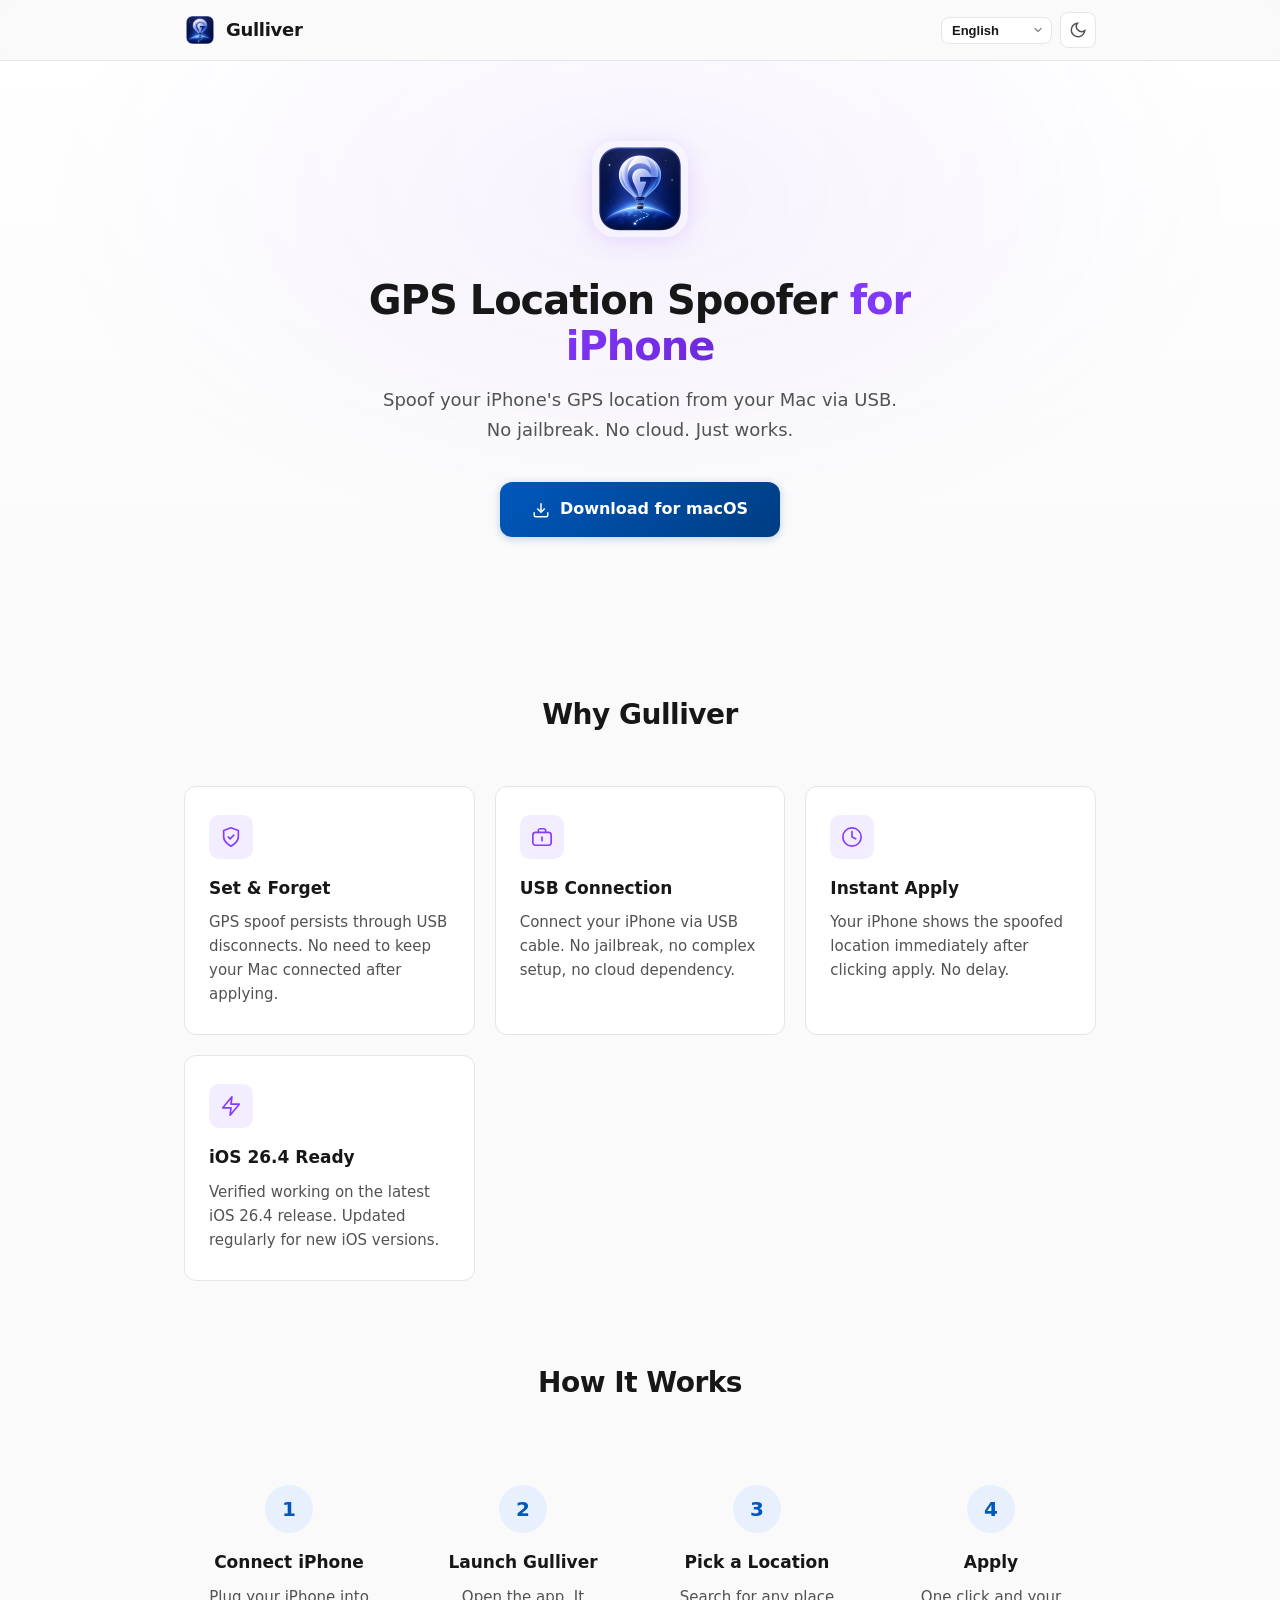
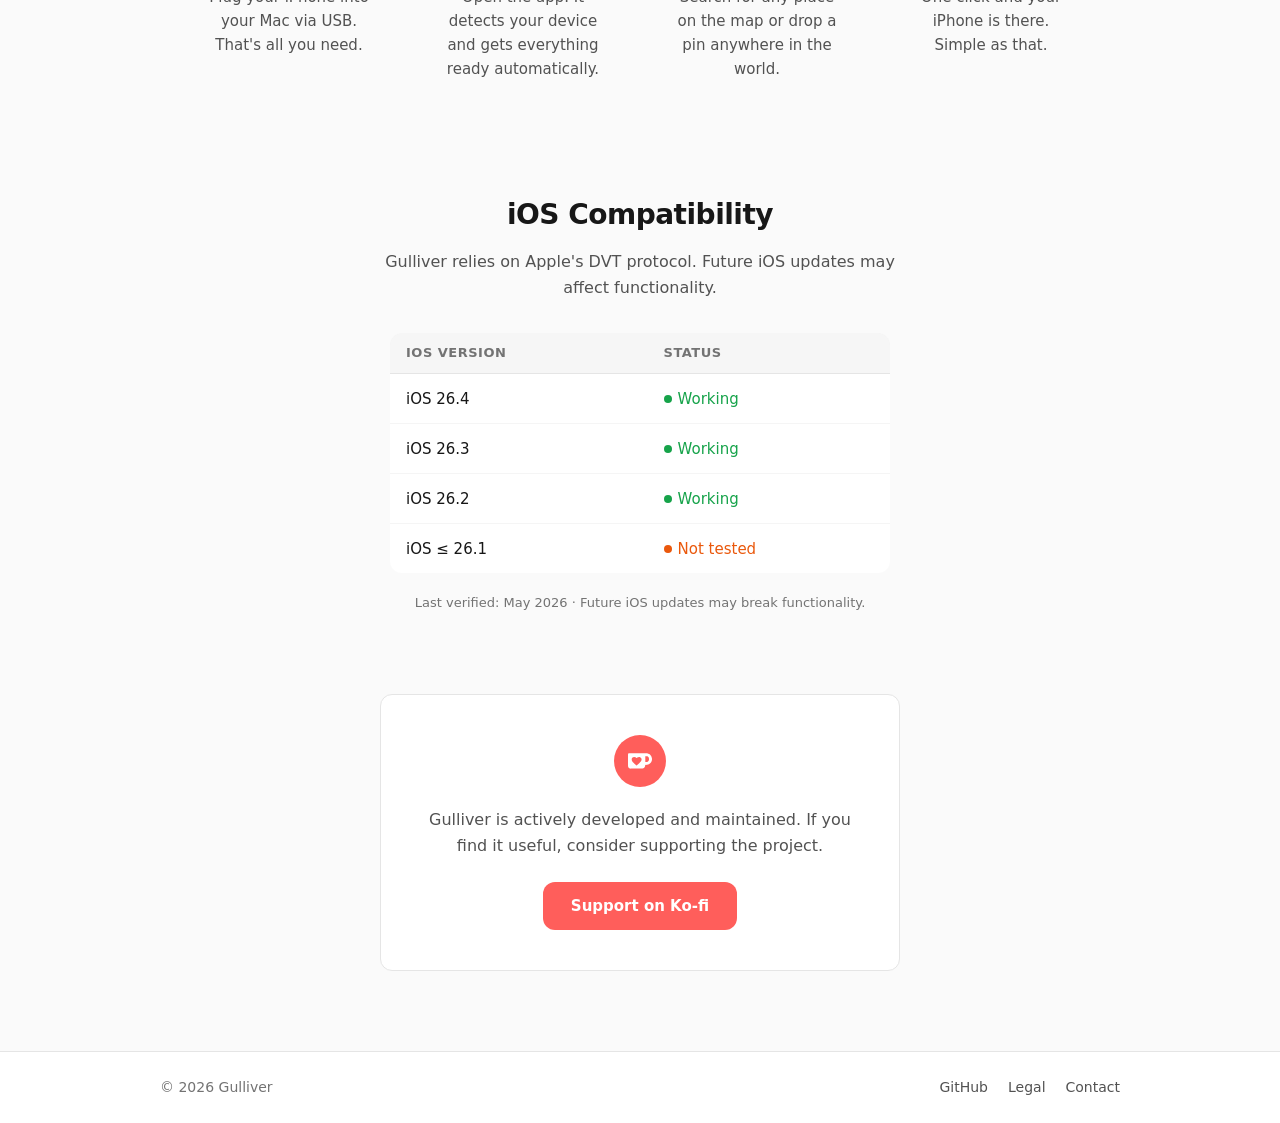
==== index.html @ 59d7d290 "Initial GulliverWeb landing page Minimal static site with dark mode, 18-language i18n, responsive de" ====
<!doctype html>
<html lang="en" dir="ltr">
<head>
  <meta charset="utf-8" />
  <meta name="viewport" content="width=device-width, initial-scale=1" />
  <title>Gulliver — GPS Location Spoofer for iPhone</title>
  <meta name="description" content="Spoof your iPhone GPS location from your Mac via USB. No jailbreak required." />
  <link rel="icon" type="image/png" sizes="32x32" href="img/favicon-32.png" />
  <link rel="icon" type="image/png" sizes="48x48" href="img/favicon-48.png" />
  <link rel="stylesheet" href="styles.css?v=2" />
</head>
<body>

<header>
  <div class="header-inner">
    <a class="brand" href="/">
      <img src="img/logo.png" alt="Gulliver" class="brand-img" width="32" height="32" />
      <span class="brand-name">Gulliver</span>
    </a>
    <div class="header-actions">
      <select class="lang-switch" id="lang-switch" aria-label="Select language">
        <option value="en">English</option>
        <option value="it">Italiano</option>
        <option value="es">Español</option>
        <option value="fr">Français</option>
        <option value="de">Deutsch</option>
        <option value="pt">Português</option>
        <option value="ru">Русский</option>
        <option value="zh">简体中文</option>
        <option value="ja">日本語</option>
        <option value="ko">한국어</option>
        <option value="ar">العربية</option>
        <option value="hi">हिन्दी</option>
        <option value="tr">Türkçe</option>
        <option value="nl">Nederlands</option>
        <option value="pl">Polski</option>
        <option value="sv">Svenska</option>
        <option value="th">ไทย</option>
        <option value="vi">Tiếng Việt</option>
      </select>
      <button class="theme-toggle" id="theme-toggle" aria-label="Toggle dark mode">
        <svg class="icon-dark" viewBox="0 0 24 24" fill="none" stroke="currentColor" stroke-width="2"><path d="M21 12.79A9 9 0 1 1 11.21 3 7 7 0 0 0 21 12.79z"/></svg>
        <svg class="icon-light" viewBox="0 0 24 24" fill="none" stroke="currentColor" stroke-width="2"><circle cx="12" cy="12" r="5"/><line x1="12" y1="1" x2="12" y2="3"/><line x1="12" y1="21" x2="12" y2="23"/><line x1="4.22" y1="4.22" x2="5.64" y2="5.64"/><line x1="18.36" y1="18.36" x2="19.78" y2="19.78"/><line x1="1" y1="12" x2="3" y2="12"/><line x1="21" y1="12" x2="23" y2="12"/><line x1="4.22" y1="19.78" x2="5.64" y2="18.36"/><line x1="18.36" y1="5.64" x2="19.78" y2="4.22"/></svg>
      </button>
    </div>
  </div>
</header>

<main>

  <!-- HERO -->
  <section class="hero">
    <div class="hero-content">
      <img src="img/logo.png" alt="Gulliver" class="hero-logo" width="96" height="96" />
      <h1 data-i18n="hero_title">GPS Location Spoofer <span class="hero-highlight">for iPhone</span></h1>
      <p class="hero-desc" data-i18n="hero_desc">
        Spoof your iPhone's GPS location from your Mac via USB.<br />
        No jailbreak. No cloud. Just works.
      </p>

      <div class="hero-actions">
        <a class="btn-download" href="#" id="hero-download">
          <svg viewBox="0 0 24 24" fill="none" stroke="currentColor" stroke-width="2" width="18" height="18">
            <path d="M21 15v4a2 2 0 0 1-2 2H5a2 2 0 0 1-2-2v-4"/>
            <polyline points="7 10 12 15 17 10"/>
            <line x1="12" y1="15" x2="12" y2="3"/>
          </svg>
          <span class="dl-text">
            <span class="dl-label" data-i18n="download_macos">Download for macOS</span>
            <span class="dl-meta" id="hero-download-meta"></span>
          </span>
        </a>
      </div>
      <p class="hero-version" id="hero-version"></p>
    </div>
  </section>

  <!-- FEATURES -->
  <section class="features">
    <h2 data-i18n="features_title">Why Gulliver</h2>
    <div class="features-grid">

      <article class="feature-card">
        <div class="feature-icon">
          <svg viewBox="0 0 24 24" fill="none" stroke="currentColor" stroke-width="1.8" stroke-linecap="round" stroke-linejoin="round">
            <path d="M12 22s8-4 8-10V5l-8-3-8 3v7c0 6 8 10 8 10z"/>
            <path d="M9 12l2 2 4-4"/>
          </svg>
        </div>
        <h3 data-i18n="feat_1_title">Set &amp; Forget</h3>
        <p data-i18n="feat_1_desc">GPS spoof persists through USB disconnects. No need to keep your Mac connected after applying.</p>
      </article>

      <article class="feature-card">
        <div class="feature-icon">
          <svg viewBox="0 0 24 24" fill="none" stroke="currentColor" stroke-width="1.8" stroke-linecap="round" stroke-linejoin="round">
            <rect x="2" y="7" width="20" height="14" rx="3" />
            <path d="M16 7V5a2 2 0 0 0-2-2h-4a2 2 0 0 0-2 2v2"/>
            <path d="M12 12v4"/>
          </svg>
        </div>
        <h3 data-i18n="feat_2_title">USB Connection</h3>
        <p data-i18n="feat_2_desc">Connect your iPhone via USB cable. No jailbreak, no complex setup, no cloud dependency.</p>
      </article>

      <article class="feature-card">
        <div class="feature-icon">
          <svg viewBox="0 0 24 24" fill="none" stroke="currentColor" stroke-width="1.8" stroke-linecap="round" stroke-linejoin="round">
            <circle cx="12" cy="12" r="10"/>
            <path d="M12 6v6l4 2"/>
          </svg>
        </div>
        <h3 data-i18n="feat_3_title">Instant Apply</h3>
        <p data-i18n="feat_3_desc">Your iPhone shows the spoofed location immediately after clicking apply. No delay.</p>
      </article>

      <article class="feature-card">
        <div class="feature-icon">
          <svg viewBox="0 0 24 24" fill="none" stroke="currentColor" stroke-width="1.8" stroke-linecap="round" stroke-linejoin="round">
            <polygon points="13 2 3 14 12 14 11 22 21 10 12 10 13 2"/>
          </svg>
        </div>
        <h3 data-i18n="feat_4_title">iOS 26.4 Ready</h3>
        <p data-i18n="feat_4_desc">Verified working on the latest iOS 26.4 release. Updated regularly for new iOS versions.</p>
      </article>

    </div>
  </section>

  <!-- HOW IT WORKS -->
  <section class="how">
    <h2 data-i18n="how_title">How It Works</h2>
    <div class="steps">

      <div class="step">
        <div class="step-num">1</div>
        <h3 data-i18n="step_1_title">Connect iPhone</h3>
        <p data-i18n="step_1_desc">Plug your iPhone into your Mac via USB. Enable Developer Mode on the device.</p>
      </div>

      <div class="step">
        <div class="step-num">2</div>
        <h3 data-i18n="step_2_title">Authorize Tunnel</h3>
        <p data-i18n="step_2_desc">Gulliver uses Apple's CoreDevice tunnel to establish a secure developer connection.</p>
      </div>

      <div class="step">
        <div class="step-num">3</div>
        <h3 data-i18n="step_3_title">Pick a Location</h3>
        <p data-i18n="step_3_desc">Search for any place on the map or enter coordinates. Pinpoint where you want to be.</p>
      </div>

      <div class="step">
        <div class="step-num">4</div>
        <h3 data-i18n="step_4_title">Apply &amp; Done</h3>
        <p data-i18n="step_4_desc">Click apply. The spoof persists until you reset your iPhone radios or reboot.</p>
      </div>

    </div>
  </section>

  <!-- COMPATIBILITY -->
  <section class="compatibility">
    <h2 data-i18n="compat_title">iOS Compatibility</h2>
    <p class="compat-sub" data-i18n="compat_sub">Gulliver relies on Apple's DVT protocol. Future iOS updates may affect functionality.</p>

    <table class="compat-table">
      <thead>
        <tr><th data-i18n="compat_ver">iOS Version</th><th data-i18n="compat_status">Status</th></tr>
      </thead>
      <tbody>
        <tr><td>iOS 26.4</td><td><span class="status-ok" data-i18n="working">Working</span></td></tr>
        <tr><td>iOS 26.3</td><td><span class="status-ok" data-i18n="working">Working</span></td></tr>
        <tr><td>iOS 26.2</td><td><span class="status-ok" data-i18n="working">Working</span></td></tr>
        <tr><td>iOS &le; 26.1</td><td><span class="status-unknown" data-i18n="not_tested">Not tested</span></td></tr>
      </tbody>
    </table>

    <p class="compat-note" data-i18n="compat_note">Last verified: May 2026 &middot; Future iOS updates may break functionality.</p>
  </section>

  <!-- KO-FI -->
  <section class="kofi">
    <div class="kofi-card">
      <div class="kofi-icon">
        <svg viewBox="0 0 24 24" fill="currentColor" width="24" height="24">
          <path d="M23.881 8.948c-.773-4.085-4.859-4.593-4.859-4.593H.723c-.604 0-.679.798-.679.798s-.082 7.324-.022 11.822c.164 2.424 2.586 2.672 2.586 2.672s8.267-.023 11.966-.049c2.438-.426 2.683-2.566 2.658-3.734 4.352.24 7.422-2.831 6.649-6.916zm-11.062 3.511c-1.246 1.453-4.011 3.976-4.011 3.976s-.121.119-.31.023c-.076-.057-.108-.09-.108-.09-.443-.441-3.368-3.049-4.034-3.954-.709-.965-1.041-2.7-.091-3.71.951-1.01 3.005-1.086 4.363.407 0 0 1.565-1.782 3.468-.963 1.904.82 1.832 3.011.723 4.311zm6.173.478c-.928.116-1.682.028-1.682.028V7.284h1.77s1.971.551 1.971 2.638c0 1.913-.985 2.667-2.059 3.015z"/>
        </svg>
      </div>
      <p data-i18n="kofi_desc">Gulliver is actively developed and maintained. If you find it useful, consider supporting the project.</p>
      <a class="kofi-btn" href="https://ko-fi.com/yodddd" target="_blank" rel="noopener" data-i18n="kofi_btn">Support on Ko-fi</a>
    </div>
  </section>

</main>

<footer>
  <div class="footer-inner">
    <span>&copy; <span id="year"></span> Gulliver</span>
    <nav>
      <a href="https://github.com/Yoddikko/Gulliver" target="_blank" rel="noopener" data-i18n="footer_github">GitHub</a>
      <a href="legali.html" data-i18n="footer_legal">Legal</a>
      <a href="mailto:hello@gulliver.app" data-i18n="footer_contact">Contact</a>
    </nav>
  </div>
</footer>

<script src="releases.js"></script>
<script>
document.getElementById('year').textContent = new Date().getFullYear();

/* i18n */
const I18N = {
  en: {
    hero_title: 'GPS Location Spoofer <span class="hero-highlight">for iPhone</span>',
    hero_desc: 'Spoof your iPhone\'s GPS location from your Mac via USB.<br />No jailbreak. No cloud. Just works.',
    download_macos: 'Download for macOS',
    features_title: 'Why Gulliver',
    feat_1_title: 'Set & Forget',
    feat_1_desc: 'GPS spoof persists through USB disconnects. No need to keep your Mac connected after applying.',
    feat_2_title: 'USB Connection',
    feat_2_desc: 'Connect your iPhone via USB cable. No jailbreak, no complex setup, no cloud dependency.',
    feat_3_title: 'Instant Apply',
    feat_3_desc: 'Your iPhone shows the spoofed location immediately after clicking apply. No delay.',
    feat_4_title: 'iOS 26.4 Ready',
    feat_4_desc: 'Verified working on the latest iOS 26.4 release. Updated regularly for new iOS versions.',
    how_title: 'How It Works',
    step_1_title: 'Connect iPhone',
    step_1_desc: 'Plug your iPhone into your Mac via USB. That\'s all you need.',
    step_2_title: 'Launch Gulliver',
    step_2_desc: 'Open the app. It detects your device and gets everything ready automatically.',
    step_3_title: 'Pick a Location',
    step_3_desc: 'Search for any place on the map or drop a pin anywhere in the world.',
    step_4_title: 'Apply',
    step_4_desc: 'One click and your iPhone is there. Simple as that.',
    compat_title: 'iOS Compatibility',
    compat_sub: 'Gulliver relies on Apple\'s DVT protocol. Future iOS updates may affect functionality.',
    compat_ver: 'iOS Version',
    compat_status: 'Status',
    working: 'Working',
    not_tested: 'Not tested',
    compat_note: 'Last verified: May 2026 · Future iOS updates may break functionality.',
    kofi_desc: 'Gulliver is actively developed and maintained. If you find it useful, consider supporting the project.',
    kofi_btn: 'Support on Ko-fi',
    footer_github: 'GitHub',
    footer_legal: 'Legal',
    footer_contact: 'Contact'
  },
  it: {
    hero_title: 'GPS Location Spoofer <span class="hero-highlight">per iPhone</span>',
    hero_desc: 'Simula la posizione GPS del tuo iPhone dal Mac via USB.<br />Nessun jailbreak. Nessun cloud. Funziona e basta.',
    download_macos: 'Scarica per macOS',
    features_title: 'Perché Gulliver',
    feat_1_title: 'Set & Forget',
    feat_1_desc: 'Lo spoof persiste anche dopo aver scollegato USB. Non serve tenere il Mac connesso.',
    feat_2_title: 'Connessione USB',
    feat_2_desc: 'Collega il tuo iPhone via cavo USB. Nessun jailbreak, nessuna configurazione complessa.',
    feat_3_title: 'Applicazione Istantanea',
    feat_3_desc: 'Il tuo iPhone mostra la posizione falsa immediatamente dopo aver cliccato applica.',
    feat_4_title: 'Compatibile iOS 26.4',
    feat_4_desc: 'Verificato e funzionante su iOS 26.4. Aggiornato regolarmente per le nuove versioni.',
    how_title: 'Come Funziona',
    step_1_title: 'Collega iPhone',
    step_1_desc: 'Collega il tuo iPhone al Mac via USB. Tutto qui.',
    step_2_title: 'Avvia Gulliver',
    step_2_desc: 'Apri l\'app. Rileva il dispositivo e prepara tutto automaticamente.',
    step_3_title: 'Scegli Posizione',
    step_3_desc: 'Cerca un posto sulla mappa o clicca in qualsiasi punto del mondo.',
    step_4_title: 'Applica',
    step_4_desc: 'Un clic e il tuo iPhone è lì. Semplice.',
    compat_title: 'Compatibilità iOS',
    compat_sub: 'Gulliver si basa sul protocollo DVT di Apple. Futuri aggiornamenti iOS potrebbero influire sul funzionamento.',
    compat_ver: 'Versione iOS',
    compat_status: 'Stato',
    working: 'Funzionante',
    not_tested: 'Non testato',
    compat_note: 'Ultima verifica: Maggio 2026 · Futuri aggiornamenti iOS potrebbero rompere la funzionalità.',
    kofi_desc: 'Gulliver è sviluppato e mantenuto attivamente. Se lo trovi utile, considera di supportare il progetto.',
    kofi_btn: 'Supporta su Ko-fi',
    footer_github: 'GitHub',
    footer_legal: 'Legale',
    footer_contact: 'Contattaci'
  },
  es: {
    hero_title: 'Simulador de GPS <span class="hero-highlight">para iPhone</span>',
    hero_desc: 'Suplanta la ubicación GPS de tu iPhone desde tu Mac vía USB.<br />Sin jailbreak. Sin nube. Simplemente funciona.',
    download_macos: 'Descargar para macOS',
    features_title: 'Por qué Gulliver',
    feat_1_title: 'Set & Forget',
    feat_1_desc: 'La suplantación GPS persiste incluso al desconectar el USB. No necesitas mantener tu Mac conectado tras aplicar.',
    feat_2_title: 'Conexión USB',
    feat_2_desc: 'Conecta tu iPhone mediante cable USB. Sin jailbreak, sin configuración compleja, sin dependencia en la nube.',
    feat_3_title: 'Aplicación Instantánea',
    feat_3_desc: 'Tu iPhone muestra la ubicación falsa inmediatamente después de hacer clic en Aplicar. Sin demora.',
    feat_4_title: 'Compatible con iOS 26.4',
    feat_4_desc: 'Verificado y funcionando en la última versión iOS 26.4. Actualizado periódicamente para nuevas versiones de iOS.',
    how_title: 'Cómo Funciona',
    step_1_title: 'Conectar iPhone',
    step_1_desc: 'Conecta tu iPhone al Mac vía USB. Eso es todo lo que necesitas.',
    step_2_title: 'Iniciar Gulliver',
    step_2_desc: 'Abre la aplicación. Detecta tu dispositivo y prepara todo automáticamente.',
    step_3_title: 'Elige una Ubicación',
    step_3_desc: 'Busca cualquier lugar en el mapa o coloca un pin en cualquier parte del mundo.',
    step_4_title: 'Aplicar',
    step_4_desc: 'Un clic y tu iPhone está allí. Así de simple.',
    compat_title: 'Compatibilidad con iOS',
    compat_sub: 'Gulliver utiliza el protocolo DVT de Apple. Las futuras actualizaciones de iOS podrían afectar la funcionalidad.',
    compat_ver: 'Versión de iOS',
    compat_status: 'Estado',
    working: 'Funcionando',
    not_tested: 'No probado',
    compat_note: 'Última verificación: Mayo 2026 · Futuras actualizaciones de iOS podrían romper la funcionalidad.',
    kofi_desc: 'Gulliver se desarrolla y mantiene activamente. Si te resulta útil, considera apoyar el proyecto.',
    kofi_btn: 'Apoyar en Ko-fi',
    footer_github: 'GitHub',
    footer_legal: 'Aviso Legal',
    footer_contact: 'Contacto'
  },
  fr: {
    hero_title: 'Simulateur de GPS <span class="hero-highlight">pour iPhone</span>',
    hero_desc: 'Simulez la position GPS de votre iPhone depuis votre Mac via USB.<br />Sans jailbreak. Sans cloud. Ça marche.',
    download_macos: 'Télécharger pour macOS',
    features_title: 'Pourquoi Gulliver',
    feat_1_title: 'Set & Forget',
    feat_1_desc: 'La simulation GPS persiste même après débranchement USB. Inutile de garder votre Mac connecté après application.',
    feat_2_title: 'Connexion USB',
    feat_2_desc: 'Connectez votre iPhone via câble USB. Sans jailbreak, sans configuration complexe, sans dépendance au cloud.',
    feat_3_title: 'Application Instantanée',
    feat_3_desc: 'Votre iPhone affiche la position simulée immédiatement après avoir cliqué sur Appliquer. Aucun délai.',
    feat_4_title: 'Prêt pour iOS 26.4',
    feat_4_desc: 'Vérifié et fonctionnel sur la dernière version iOS 26.4. Mis à jour régulièrement pour les nouvelles versions iOS.',
    how_title: 'Comment ça Marche',
    step_1_title: 'Connecter l’iPhone',
    step_1_desc: 'Branchez votre iPhone à votre Mac via USB. C’est tout ce qu’il faut.',
    step_2_title: 'Lancer Gulliver',
    step_2_desc: 'Ouvrez l’application. Elle détecte votre appareil et prépare tout automatiquement.',
    step_3_title: 'Choisir un Lieu',
    step_3_desc: 'Cherchez n’importe quel endroit sur la carte ou placez une épingle où vous voulez.',
    step_4_title: 'Appliquer',
    step_4_desc: 'Un clic et votre iPhone y est. Aussi simple que ça.',
    compat_title: 'Compatibilité iOS',
    compat_sub: 'Gulliver repose sur le protocole DVT d’Apple. Les futures mises à jour iOS pourraient affecter le fonctionnement.',
    compat_ver: 'Version iOS',
    compat_status: 'Statut',
    working: 'Fonctionne',
    not_tested: 'Non testé',
    compat_note: 'Dernière vérification : Mai 2026 · Les futures mises à jour iOS pourraient casser la fonctionnalité.',
    kofi_desc: 'Gulliver est activement développé et maintenu. Si vous le trouvez utile, envisagez de soutenir le projet.',
    kofi_btn: 'Soutenir sur Ko-fi',
    footer_github: 'GitHub',
    footer_legal: 'Mentions Légales',
    footer_contact: 'Contact'
  },
  de: {
    hero_title: 'GPS-Standort-Spoofer <span class="hero-highlight">für iPhone</span>',
    hero_desc: 'Spiele den GPS-Standort deines iPhones von deinem Mac via USB vor.<br />Kein Jailbreak. Keine Cloud. Einfach funktioniert’s.',
    download_macos: 'Für macOS herunterladen',
    features_title: 'Warum Gulliver',
    feat_1_title: 'Set & Forget',
    feat_1_desc: 'Der GPS-Spoof bleibt bestehen, selbst wenn USB getrennt wird. Kein Grund, deinen Mac nach dem Anwenden verbunden zu lassen.',
    feat_2_title: 'USB-Verbindung',
    feat_2_desc: 'Verbinde dein iPhone via USB-Kabel. Kein Jailbreak, keine komplexe Einrichtung, keine Cloud-Abhängigkeit.',
    feat_3_title: 'Sofort Anwenden',
    feat_3_desc: 'Dein iPhone zeigt den vorgetäuschten Standort sofort nach dem Klicken auf Anwenden. Keine Verzögerung.',
    feat_4_title: 'Bereit für iOS 26.4',
    feat_4_desc: 'Bestätigt funktionierend mit dem neuesten iOS 26.4. Regelmäßig aktualisiert für neue iOS-Versionen.',
    how_title: 'Wie es Funktioniert',
    step_1_title: 'iPhone Verbinden',
    step_1_desc: 'Schließe dein iPhone via USB an deinen Mac an. Das ist alles, was du brauchst.',
    step_2_title: 'Gulliver Starten',
    step_2_desc: 'Öffne die App. Sie erkennt dein Gerät und bereitet alles automatisch vor.',
    step_3_title: 'Standort Wählen',
    step_3_desc: 'Suche nach einem Ort auf der Karte oder setze eine Markierung irgendwo auf der Welt.',
    step_4_title: 'Anwenden',
    step_4_desc: 'Ein Klick und dein iPhone ist dort. So einfach ist das.',
    compat_title: 'iOS-Kompatibilität',
    compat_sub: 'Gulliver basiert auf Apples DVT-Protokoll. Zukünftige iOS-Updates könnten die Funktionalität beeinträchtigen.',
    compat_ver: 'iOS-Version',
    compat_status: 'Status',
    working: 'Funktioniert',
    not_tested: 'Nicht getestet',
    compat_note: 'Zuletzt geprüft: Mai 2026 · Zukünftige iOS-Updates könnten die Funktionalität beeinträchtigen.',
    kofi_desc: 'Gulliver wird aktiv entwickelt und gewartet. Wenn du es nützlich findest, unterstütze das Projekt.',
    kofi_btn: 'Auf Ko-fi unterstützen',
    footer_github: 'GitHub',
    footer_legal: 'Impressum',
    footer_contact: 'Kontakt'
  },
  pt: {
    hero_title: 'Falsificador de GPS <span class="hero-highlight">para iPhone</span>',
    hero_desc: 'Falsifique a localização GPS do seu iPhone pelo Mac via USB.<br />Sem jailbreak. Sem nuvem. Simplesmente funciona.',
    download_macos: 'Baixar para macOS',
    features_title: 'Por que Gulliver',
    feat_1_title: 'Set & Forget',
    feat_1_desc: 'A falsificação GPS persiste mesmo após desconectar o USB. Não precisa manter o Mac conectado depois de aplicar.',
    feat_2_title: 'Conexão USB',
    feat_2_desc: 'Conecte seu iPhone via cabo USB. Sem jailbreak, sem configuração complexa, sem dependência de nuvem.',
    feat_3_title: 'Aplicação Instantânea',
    feat_3_desc: 'Seu iPhone mostra a localização falsa imediatamente após clicar em aplicar. Sem demora.',
    feat_4_title: 'Pronto para iOS 26.4',
    feat_4_desc: 'Verificado e funcionando na versão mais recente iOS 26.4. Atualizado regularmente para novas versões do iOS.',
    how_title: 'Como Funciona',
    step_1_title: 'Conectar iPhone',
    step_1_desc: 'Conecte seu iPhone ao Mac via USB. Só isso que você precisa.',
    step_2_title: 'Iniciar Gulliver',
    step_2_desc: 'Abra o aplicativo. Ele detecta seu dispositivo e prepara tudo automaticamente.',
    step_3_title: 'Escolher Local',
    step_3_desc: 'Procure qualquer lugar no mapa ou solte um pino em qualquer lugar do mundo.',
    step_4_title: 'Aplicar',
    step_4_desc: 'Um clique e seu iPhone está lá. Simples assim.',
    compat_title: 'Compatibilidade iOS',
    compat_sub: 'Gulliver usa o protocolo DVT da Apple. Futuras atualizações do iOS podem afetar a funcionalidade.',
    compat_ver: 'Versão iOS',
    compat_status: 'Estado',
    working: 'Funcionando',
    not_tested: 'Não testado',
    compat_note: 'Última verificação: Maio de 2026 · Futuras atualizações do iOS podem quebrar a funcionalidade.',
    kofi_desc: 'O Gulliver é ativamente desenvolvido e mantido. Se você acha útil, considere apoiar o projeto.',
    kofi_btn: 'Apoiar no Ko-fi',
    footer_github: 'GitHub',
    footer_legal: 'Legal',
    footer_contact: 'Contato'
  },
  ru: {
    hero_title: 'GPS Location Spoofer <span class="hero-highlight">для iPhone</span>',
    hero_desc: 'Подмените GPS-координаты вашего iPhone с Mac через USB.<br />Без джейлбрейка. Без облака. Просто работает.',
    download_macos: 'Скачать для macOS',
    features_title: 'Почему Gulliver',
    feat_1_title: 'Set & Forget',
    feat_1_desc: 'Подмена GPS сохраняется даже после отключения USB. Не нужно держать Mac подключенным после применения.',
    feat_2_title: 'Подключение по USB',
    feat_2_desc: 'Подключите iPhone через USB-кабель. Без джейлбрейка, без сложной настройки, без облачной зависимости.',
    feat_3_title: 'Мгновенное Применение',
    feat_3_desc: 'iPhone показывает подменённую локацию сразу после нажатия кнопки. Без задержки.',
    feat_4_title: 'Готово для iOS 26.4',
    feat_4_desc: 'Проверено и работает на последней версии iOS 26.4. Регулярно обновляется для новых версий iOS.',
    how_title: 'Как Это Работает',
    step_1_title: 'Подключить iPhone',
    step_1_desc: 'Подключите iPhone к Mac через USB. Это всё, что нужно.',
    step_2_title: 'Запустить Gulliver',
    step_2_desc: 'Откройте приложение. Оно обнаружит устройство и всё подготовит автоматически.',
    step_3_title: 'Выбрать Место',
    step_3_desc: 'Найдите любое место на карте или поставьте метку в любой точке мира.',
    step_4_title: 'Применить',
    step_4_desc: 'Один клик — и ваш iPhone там. Проще некуда.',
    compat_title: 'Совместимость с iOS',
    compat_sub: 'Gulliver использует протокол DVT от Apple. Будущие обновления iOS могут повлиять на функциональность.',
    compat_ver: 'Версия iOS',
    compat_status: 'Статус',
    working: 'Работает',
    not_tested: 'Не проверено',
    compat_note: 'Последняя проверка: Май 2026 · Будущие обновления iOS могут нарушить работу.',
    kofi_desc: 'Gulliver активно разрабатывается и поддерживается. Если вы находите его полезным, поддержите проект.',
    kofi_btn: 'Поддержать на Ko-fi',
    footer_github: 'GitHub',
    footer_legal: 'Правовая информация',
    footer_contact: 'Контакты'
  },
  zh: {
    hero_title: 'GPS 位置模拟器 <span class="hero-highlight">适用于 iPhone</span>',
    hero_desc: '通过 USB 从 Mac 模拟您 iPhone 的 GPS 位置。<br />无需越狱。无需云服务。简单有效。',
    download_macos: '下载 macOS 版本',
    features_title: '为什么选择 Gulliver',
    feat_1_title: 'Set & Forget',
    feat_1_desc: 'GPS 模拟在 USB 断开后仍然保持。应用后无需保持 Mac 连接。',
    feat_2_title: 'USB 连接',
    feat_2_desc: '通过 USB 线连接您的 iPhone。无需越狱，无需复杂设置，无需依赖云服务。',
    feat_3_title: '即时应用',
    feat_3_desc: '点击应用后，您的 iPhone 立即显示模拟位置。无需等待。',
    feat_4_title: '兼容 iOS 26.4',
    feat_4_desc: '经检验可在最新的 iOS 26.4 上正常运行。为新版 iOS 定期更新。',
    how_title: '工作原理',
    step_1_title: '连接 iPhone',
    step_1_desc: '通过 USB 将 iPhone 连接到 Mac。仅此而已。',
    step_2_title: '启动 Gulliver',
    step_2_desc: '打开应用。它会自动检测您的设备并做好一切准备。',
    step_3_title: '选择位置',
    step_3_desc: '在地图上搜索任何地点，或在世界任何地方放置标记。',
    step_4_title: '应用',
    step_4_desc: '一键操作，您的 iPhone 即刻定位到那里。就这么简单。',
    compat_title: 'iOS 兼容性',
    compat_sub: 'Gulliver 基于 Apple 的 DVT 协议。未来的 iOS 更新可能会影响功能。',
    compat_ver: 'iOS 版本',
    compat_status: '状态',
    working: '正常工作',
    not_tested: '未经测试',
    compat_note: '最后验证：2026 年 5 月 · 未来的 iOS 更新可能会导致功能失效。',
    kofi_desc: 'Gulliver 正在积极开发和维护。如果您觉得它很有用，请考虑支持该项目。',
    kofi_btn: '在 Ko-fi 上支持',
    footer_github: 'GitHub',
    footer_legal: '法律声明',
    footer_contact: '联系我们'
  },
  ja: {
    hero_title: 'GPS 位置情報スプーファー <span class="hero-highlight">iPhone 対応</span>',
    hero_desc: 'Mac から USB 経由で iPhone の GPS 位置を偽装します。<br />脱獄不要。クラウド不要。ただ動作します。',
    download_macos: 'macOS 版をダウンロード',
    features_title: 'Gulliver を選ぶ理由',
    feat_1_title: 'Set & Forget',
    feat_1_desc: 'GPS 偽装は USB 切断後も持続します。適用後に Mac を接続したままにする必要はありません。',
    feat_2_title: 'USB 接続',
    feat_2_desc: 'USB ケーブルで iPhone を接続。脱獄不要、複雑な設定不要、クラウド依存なし。',
    feat_3_title: '即時適用',
    feat_3_desc: '適用をクリックすると、iPhone は即座に偽装位置を表示します。遅延なし。',
    feat_4_title: 'iOS 26.4 対応',
    feat_4_desc: '最新の iOS 26.4 での動作を確認済み。新しい iOS バージョンに定期的に対応。',
    how_title: '仕組み',
    step_1_title: 'iPhone を接続',
    step_1_desc: 'USB 経由で iPhone を Mac に接続します。これだけです。',
    step_2_title: 'Gulliver を起動',
    step_2_desc: 'アプリを開きます。デバイスを検出し、すべてを自動的に準備します。',
    step_3_title: '場所を選択',
    step_3_desc: '地図上で任意の場所を検索するか、世界中のどこにでもピンをドロップします。',
    step_4_title: '適用',
    step_4_desc: 'ワンクリックで iPhone がその場所に。本当に簡単です。',
    compat_title: 'iOS 互換性',
    compat_sub: 'Gulliver は Apple の DVT プロトコルに依存しています。将来の iOS アップデートが機能に影響を与える可能性があります。',
    compat_ver: 'iOS バージョン',
    compat_status: 'ステータス',
    working: '動作確認済み',
    not_tested: '未テスト',
    compat_note: '最終確認: 2026年5月 · 将来の iOS アップデートで機能しなくなる可能性があります。',
    kofi_desc: 'Gulliver は積極的に開発・維持されています。役立つと感じたら、プロジェクトへのサポートをご検討ください。',
    kofi_btn: 'Ko-fi でサポート',
    footer_github: 'GitHub',
    footer_legal: '法的情報',
    footer_contact: 'お問い合わせ'
  },
  ko: {
    hero_title: 'GPS 위치 스푸퍼 <span class="hero-highlight">iPhone용</span>',
    hero_desc: 'Mac에서 USB를 통해 iPhone의 GPS 위치를 스푸핑합니다.<br />탈옥 불필요. 클라우드 불필요. 그냥 작동합니다.',
    download_macos: 'macOS용 다운로드',
    features_title: 'Gulliver를 선택해야 하는 이유',
    feat_1_title: 'Set & Forget',
    feat_1_desc: 'GPS 스푸핑은 USB 연결이 끊겨도 유지됩니다. 적용 후 Mac을 계속 연결해 둘 필요가 없습니다.',
    feat_2_title: 'USB 연결',
    feat_2_desc: 'USB 케이블로 iPhone을 연결하세요. 탈옥 불필요, 복잡한 설정 불필요, 클라우드 의존성 없습니다.',
    feat_3_title: '즉시 적용',
    feat_3_desc: '적용 버튼을 클릭하면 iPhone이 즉시 스푸핑된 위치를 표시합니다. 지연 없습니다.',
    feat_4_title: 'iOS 26.4 지원',
    feat_4_desc: '최신 iOS 26.4에서 작동 확인 완료. 새로운 iOS 버전에 맞추어 정기적으로 업데이트됩니다.',
    how_title: '작동 방식',
    step_1_title: 'iPhone 연결',
    step_1_desc: 'USB로 iPhone을 Mac에 연결하세요. 그게 전부입니다.',
    step_2_title: 'Gulliver 실행',
    step_2_desc: '앱을 엽니다. 기기를 감지하고 모든 것을 자동으로 준비합니다.',
    step_3_title: '위치 선택',
    step_3_desc: '지도에서 원하는 장소를 검색하거나 세계 어디든 핀을 놓으세요.',
    step_4_title: '적용',
    step_4_desc: '한 번 클릭하면 iPhone이 그곳에 위치합니다. 정말 간단합니다.',
    compat_title: 'iOS 호환성',
    compat_sub: 'Gulliver는 Apple의 DVT 프로토콜을 사용합니다. 향후 iOS 업데이트는 기능에 영향을 줄 수 있습니다.',
    compat_ver: 'iOS 버전',
    compat_status: '상태',
    working: '작동 중',
    not_tested: '테스트되지 않음',
    compat_note: '최종 확인: 2026년 5월 · 향후 iOS 업데이트로 기능이 작동하지 않을 수 있습니다.',
    kofi_desc: 'Gulliver는 활발히 개발 및 유지관리되고 있습니다. 유용하게 사용하셨다면 프로젝트 지원을 고려해주세요.',
    kofi_btn: 'Ko-fi에서 후원하기',
    footer_github: 'GitHub',
    footer_legal: '법적 고지',
    footer_contact: '문의하기'
  },
  ar: {
    hero_title: 'مزيف موقع GPS <span class="hero-highlight">لـ iPhone</span>',
    hero_desc: 'قم بتزوير موقع GPS لجهاز iPhone الخاص بك من Mac عبر USB.<br />بدون كسر حماية. بدون سحابة. يعمل فحسب.',
    download_macos: 'تنزيل لإصدار macOS',
    features_title: 'لماذا Gulliver',
    feat_1_title: 'Set & Forget',
    feat_1_desc: 'يستمر تزوير GPS حتى عند فصل USB. لا حاجة لإبقاء Mac متصلاً بعد التطبيق.',
    feat_2_title: 'اتصال USB',
    feat_2_desc: 'قم بتوصيل iPhone عبر كابل USB. بدون كسر حماية، بدون إعداد معقد، بدون اعتماد على سحابة.',
    feat_3_title: 'تطبيق فوري',
    feat_3_desc: 'يظهر iPhone الموقع المزور فور النقر على تطبيق. بدون تأخير.',
    feat_4_title: 'متوافق مع iOS 26.4',
    feat_4_desc: 'تم التحقق من العمل على أحدث إصدار iOS 26.4. يتم التحديث بانتظام للإصدارات الجديدة.',
    how_title: 'كيف يعمل',
    step_1_title: 'توصيل iPhone',
    step_1_desc: 'قم بتوصيل iPhone بجهاز Mac عبر USB. هذا كل ما تحتاجه.',
    step_2_title: 'تشغيل Gulliver',
    step_2_desc: 'افتح التطبيق. سيكتشف جهازك ويجهز كل شيء تلقائياً.',
    step_3_title: 'اختيار موقع',
    step_3_desc: 'ابحث عن أي مكان على الخريطة أو ضع دبوساً في أي مكان في العالم.',
    step_4_title: 'تطبيق',
    step_4_desc: 'نقرة واحدة وسيكون iPhone هناك. بهذه البساطة.',
    compat_title: 'التوافق مع iOS',
    compat_sub: 'يعتمد Gulliver على بروتوكول DVT من Apple. قد تؤثر تحديثات iOS المستقبلية على الوظائف.',
    compat_ver: 'إصدار iOS',
    compat_status: 'الحالة',
    working: 'يعمل',
    not_tested: 'لم يتم الاختبار',
    compat_note: 'آخر تحقق: مايو 2026 · قد تؤدي تحديثات iOS المستقبلية إلى تعطل الوظيفة.',
    kofi_desc: 'يتم تطوير وصيانة Gulliver بنشاط. إذا وجدته مفيداً، فكر في دعم المشروع.',
    kofi_btn: 'دعم على Ko-fi',
    footer_github: 'GitHub',
    footer_legal: 'قانوني',
    footer_contact: 'اتصل بنا'
  },
  hi: {
    hero_title: 'GPS लॉकेशन स्पूफर <span class="hero-highlight">iPhone के लिए</span>',
    hero_desc: 'USB के माध्यम से Mac से अपने iPhone का GPS स्थान स्पूफ करें।<br />कोई जेलब्रेक नहीं। कोई क्लाउड नहीं। बस काम करता है।',
    download_macos: 'macOS के लिए डाउनलोड करें',
    features_title: 'Gulliver क्यों',
    feat_1_title: 'Set & Forget',
    feat_1_desc: 'USB डिस्कनेक्ट होने पर भी GPS स्पूफ बना रहता है। लागू करने के बाद Mac को कनेक्टेड रखने की जरूरत नहीं।',
    feat_2_title: 'USB कनेक्शन',
    feat_2_desc: 'USB केबल के माध्यम से अपना iPhone कनेक्ट करें। कोई जेलब्रेक नहीं, कोई जटिल सेटअप नहीं, कोई क्लाउड निर्भरता नहीं।',
    feat_3_title: 'तात्काल लागू करें',
    feat_3_desc: 'लागू करने पर आपका iPhone तुरंत स्पूफ की गई लॉकेशन दिखाता है। कोई देरी नहीं।',
    feat_4_title: 'iOS 26.4 के लिए तैयार',
    feat_4_desc: 'नवीनतम iOS 26.4 पर काम करने की पुष्टि। नए iOS वर्जन के लिए नियमित रूप से अपडेट किया जाता है।',
    how_title: 'यह कैसे काम करता है',
    step_1_title: 'iPhone कनेक्ट करें',
    step_1_desc: 'USB के माध्यम से अपने iPhone को Mac से कनेक्ट करें। बस इतना ही चाहिए।',
    step_2_title: 'Gulliver लॉन्च करें',
    step_2_desc: 'ऐप खोलें। यह आपके डिवाइस का पता लगाता है और सब कुछ अपने आप तैयार करता है।',
    step_3_title: 'लॉकेशन चुनें',
    step_3_desc: 'मानचित्र पर किसी भी स्थान को खोजें या दुनिया में कहीं भी पिन ड्रॉप करें।',
    step_4_title: 'लागू करें',
    step_4_desc: 'एक क्लिक और आपका iPhone वहाँ है। इतना सरल।',
    compat_title: 'iOS संगतता',
    compat_sub: 'Gulliver Apple के DVT प्रोटोकॉल पर निर्भर करता है। भविष्य के iOS अपडेट कार्यक्षमता को प्रभावित कर सकते हैं।',
    compat_ver: 'iOS वर्जन',
    compat_status: 'स्थिति',
    working: 'काम कर रहा है',
    not_tested: 'परीक्षण नहीं किया गया',
    compat_note: 'अंतिम सत्यापन: मई 2026 · भविष्य के iOS अपडेट कार्यक्षमता को तोड़ सकते हैं।',
    kofi_desc: 'Gulliver सक्रिय रूप से विकसित और अनुरक्षित किया जाता है। यदि आप इसे उपयोगी पाते हैं, तो परियोजना का समर्थन करने पर विचार करें।',
    kofi_btn: 'Ko-fi पर समर्थन करें',
    footer_github: 'GitHub',
    footer_legal: 'कानूनी',
    footer_contact: 'संपर्क'
  },
  tr: {
    hero_title: 'GPS Konum Sahtekârı <span class="hero-highlight">iPhone için</span>',
    hero_desc: 'Mac’inizden USB üzerinden iPhone’unuzun GPS konumunu taklit edin.<br />Jailbreak yok. Bulut yok. Sadece çalışır.',
    download_macos: 'macOS için İndir',
    features_title: 'Neden Gulliver',
    feat_1_title: 'Set & Forget',
    feat_1_desc: 'GPS taklidi USB bağlantısı kesildiğinde bile devam eder. Uyguladıktan sonra Mac’inizi bağlı tutmanız gerekmez.',
    feat_2_title: 'USB Bağlantısı',
    feat_2_desc: 'iPhone’unuzu USB kablosuyla bağlayın. Jailbreak yok, karmaşık kurulum yok, bulut bağımlılığı yok.',
    feat_3_title: 'Anında Uygula',
    feat_3_desc: 'iPhone’unuz uygula düğmesine tıkladıktan hemen sonra taklit konumu gösterir. Bekleme olmaz.',
    feat_4_title: 'iOS 26.4 Uyumlu',
    feat_4_desc: 'En son iOS 26.4 sürümünde çalıştığı doğrulandı. Yeni iOS sürümleri için düzenli olarak güncellenir.',
    how_title: 'Nasıl Çalışır',
    step_1_title: 'iPhone’u Bağlayın',
    step_1_desc: 'iPhone’unuzu Mac’inize USB ile bağlayın. İhtiyacınız olan tek şey bu.',
    step_2_title: 'Gulliver’ı Başlatın',
    step_2_desc: 'Uygulamayı açın. Cihazınızı algılar ve her şeyi otomatik olarak hazırlar.',
    step_3_title: 'Konum Seçin',
    step_3_desc: 'Haritada herhangi bir yeri arayın veya dünyanın herhangi bir yerine işaret bırakın.',
    step_4_title: 'Uygula',
    step_4_desc: 'Bir tık ve iPhone’unuz orada. Bu kadar basit.',
    compat_title: 'iOS Uyumluluğu',
    compat_sub: 'Gulliver, Apple’ın DVT protokolünü kullanır. Gelecekteki iOS güncellemeleri işlevselliği etkileyebilir.',
    compat_ver: 'iOS Sürümü',
    compat_status: 'Durum',
    working: 'Çalışıyor',
    not_tested: 'Test edilmedi',
    compat_note: 'Son doğrulama: Mayıs 2026 · Gelecekteki iOS güncellemeleri işlevselliği bozabilir.',
    kofi_desc: 'Gulliver aktif olarak geliştirilmekte ve bakımı yapılmaktadır. İşinize yaradıysa, projeyi desteklemeyi düşünün.',
    kofi_btn: 'Ko-fi’da Destekle',
    footer_github: 'GitHub',
    footer_legal: 'Yasal',
    footer_contact: 'İletişim'
  },
  nl: {
    hero_title: 'GPS-locatie Spoofer <span class="hero-highlight">voor iPhone</span>',
    hero_desc: 'Spoof de GPS-locatie van je iPhone vanaf je Mac via USB.<br />Geen jailbreak. Geen cloud. Het werkt gewoon.',
    download_macos: 'Downloaden voor macOS',
    features_title: 'Waarom Gulliver',
    feat_1_title: 'Set & Forget',
    feat_1_desc: 'De GPS-spoof blijft behouden na het loskoppelen van USB. Je hoeft je Mac niet aangesloten te houden na het toepassen.',
    feat_2_title: 'USB-verbinding',
    feat_2_desc: 'Verbind je iPhone via USB-kabel. Geen jailbreak, geen complexe installatie, geen cloud-afhankelijkheid.',
    feat_3_title: 'Direct Toepassen',
    feat_3_desc: 'Je iPhone toont de gespoofde locatie onmiddellijk na het klikken op toepassen. Geen vertraging.',
    feat_4_title: 'Klaar voor iOS 26.4',
    feat_4_desc: 'Geverifieerd werkend op de nieuwste iOS 26.4. Regelmatig bijgewerkt voor nieuwe iOS-versies.',
    how_title: 'Hoe Het Werkt',
    step_1_title: 'iPhone Verbinden',
    step_1_desc: 'Sluit je iPhone via USB aan op je Mac. Dat is alles wat je nodig hebt.',
    step_2_title: 'Gulliver Starten',
    step_2_desc: 'Open de app. Het detecteert je apparaat en bereidt alles automatisch voor.',
    step_3_title: 'Locatie Kiezen',
    step_3_desc: 'Zoek naar een plek op de kaart of plaats een pin waar ook ter wereld.',
    step_4_title: 'Toepassen',
    step_4_desc: 'Één klik en je iPhone is daar. Zo simpel is het.',
    compat_title: 'iOS-compatibiliteit',
    compat_sub: 'Gulliver maakt gebruik van Apple’s DVT-protocol. Toekomstige iOS-updates kunnen de functionaliteit beïnvloeden.',
    compat_ver: 'iOS-versie',
    compat_status: 'Status',
    working: 'Werkt',
    not_tested: 'Niet getest',
    compat_note: 'Laatst geverifieerd: Mei 2026 · Toekomstige iOS-updates kunnen de functionaliteit verbreken.',
    kofi_desc: 'Gulliver wordt actief ontwikkeld en onderhouden. Als je het nuttig vindt, overweeg dan om het project te steunen.',
    kofi_btn: 'Steun op Ko-fi',
    footer_github: 'GitHub',
    footer_legal: 'Juridisch',
    footer_contact: 'Contact'
  },
  pl: {
    hero_title: 'GPS Location Spoofer <span class="hero-highlight">dla iPhone</span>',
    hero_desc: 'Podmień lokalizację GPS swojego iPhone’a z Maca przez USB.<br />Bez jailbreaka. Bez chmury. Po prostu działa.',
    download_macos: 'Pobierz na macOS',
    features_title: 'Dlaczego Gulliver',
    feat_1_title: 'Set & Forget',
    feat_1_desc: 'Podmiana GPS utrzymuje się nawet po odłączeniu USB. Nie musisz trzymać Maca podłączonego po zastosowaniu.',
    feat_2_title: 'Połączenie USB',
    feat_2_desc: 'Podłącz iPhone’a kablem USB. Bez jailbreaka, bez skomplikowanej konfiguracji, bez zależności od chmury.',
    feat_3_title: 'Natychmiastowe Zastosowanie',
    feat_3_desc: 'Twój iPhone pokazuje podmienioną lokalizację natychmiast po kliknięciu Zastosuj. Bez opóźnień.',
    feat_4_title: 'Gotowy na iOS 26.4',
    feat_4_desc: 'Zweryfikowano działanie na najnowszym iOS 26.4. Regularnie aktualizowany dla nowych wersji iOS.',
    how_title: 'Jak To Działa',
    step_1_title: 'Podłącz iPhone’a',
    step_1_desc: 'Podłącz iPhone’a do Maca przez USB. Tylko tyle potrzebujesz.',
    step_2_title: 'Uruchom Gullivera',
    step_2_desc: 'Otwórz aplikację. Wykryje twoje urządzenie i przygotuje wszystko automatycznie.',
    step_3_title: 'Wybierz Lokalizację',
    step_3_desc: 'Wyszukaj dowolne miejsce na mapie lub upuść pinezkę w dowolnym miejscu na świecie.',
    step_4_title: 'Zastosuj',
    step_4_desc: 'Jeden klik i twój iPhone jest tam. Tak prosto.',
    compat_title: 'Zgodność z iOS',
    compat_sub: 'Gulliver korzysta z protokołu DVT firmy Apple. Przyszłe aktualizacje iOS mogą wpłynąć na funkcjonalność.',
    compat_ver: 'Wersja iOS',
    compat_status: 'Stan',
    working: 'Działa',
    not_tested: 'Nietestowane',
    compat_note: 'Ostatnia weryfikacja: Maj 2026 · Przyszłe aktualizacje iOS mogą zepsuć funkcjonalność.',
    kofi_desc: 'Gulliver jest aktywnie rozwijany i utrzymywany. Jeśli uważasz go za przydatny, rozważ wsparcie projektu.',
    kofi_btn: 'Wesprzyj na Ko-fi',
    footer_github: 'GitHub',
    footer_legal: 'Informacje prawne',
    footer_contact: 'Kontakt'
  },
  sv: {
    hero_title: 'GPS-platsförfalskare <span class="hero-highlight">för iPhone</span>',
    hero_desc: 'Spoofa din iPhones GPS-position från din Mac via USB.<br />Ingen jailbreak. Inget moln. Det bara fungerar.',
    download_macos: 'Ladda ner för macOS',
    features_title: 'Varför Gulliver',
    feat_1_title: 'Set & Forget',
    feat_1_desc: 'GPS-spoofingen består även efter USB-frånkoppling. Du behöver inte hålla din Mac ansluten efter applicering.',
    feat_2_title: 'USB-anslutning',
    feat_2_desc: 'Anslut din iPhone via USB-kabel. Ingen jailbreak, ingen komplicerad installation, inget molnberoende.',
    feat_3_title: 'Omedelbar Applicering',
    feat_3_desc: 'Din iPhone visar den spoofade positionen omedelbart efter att du klickat på applicera. Ingen fördröjning.',
    feat_4_title: 'Redo för iOS 26.4',
    feat_4_desc: 'Bekräftat fungerande på senaste iOS 26.4. Uppdateras regelbundet för nya iOS-versioner.',
    how_title: 'Hur Det Fungerar',
    step_1_title: 'Anslut iPhone',
    step_1_desc: 'Anslut din iPhone till din Mac via USB. Det är allt som behövs.',
    step_2_title: 'Starta Gulliver',
    step_2_desc: 'Öppna appen. Den identifierar din enhet och förbereder allt automatiskt.',
    step_3_title: 'Välj en Plats',
    step_3_desc: 'Sök efter en plats på kartan eller släpp en nål var som helst i världen.',
    step_4_title: 'Applicera',
    step_4_desc: 'Ett klick och din iPhone är där. Så enkelt är det.',
    compat_title: 'iOS-kompatibilitet',
    compat_sub: 'Gulliver använder Apples DVT-protokoll. Framtida iOS-uppdateringar kan påverka funktionaliteten.',
    compat_ver: 'iOS-version',
    compat_status: 'Status',
    working: 'Fungerar',
    not_tested: 'Inte testat',
    compat_note: 'Senast verifierad: Maj 2026 · Framtida iOS-uppdateringar kan bryta funktionaliteten.',
    kofi_desc: 'Gulliver utvecklas och underhålls aktivt. Om du finner det användbart, överväg att stödja projektet.',
    kofi_btn: 'Stöd på Ko-fi',
    footer_github: 'GitHub',
    footer_legal: 'Juridisk information',
    footer_contact: 'Kontakt'
  },
  th: {
    hero_title: 'GPS Location Spoofer <span class="hero-highlight">สำหรับ iPhone</span>',
    hero_desc: 'ปลอมแปลงตำแหน่ง GPS ของ iPhone จาก Mac ผ่าน USB<br />ไม่ต้องเจลเบรค ไม่ต้องใช้คลาวด์ แค่ใช้งานได้เลย',
    download_macos: 'ดาวน์โหลดสำหรับ macOS',
    features_title: 'ทำไมต้อง Gulliver',
    feat_1_title: 'Set & Forget',
    feat_1_desc: 'การปลอมแปลง GPS จะยังคงอยู่แม้ขณะตัดการเชื่อมต่อ USB ไม่จำเป็นต้องเชื่อมต่อ Mac ไว้หลังจากใช้งาน',
    feat_2_title: 'การเชื่อมต่อ USB',
    feat_2_desc: 'เชื่อมต่อ iPhone ของคุณผ่านสาย USB ไม่ต้องเจลเบรค ไม่ต้องตั้งค่าซับซ้อน ไม่พึ่งพาคลาวด์',
    feat_3_title: 'ใช้งานทันที',
    feat_3_desc: 'iPhone ของคุณจะแสดงตำแหน่งปลอมแปลงทันทีหลังจากคลิกใช้งาน ไม่มีความล่าช้า',
    feat_4_title: 'พร้อมสำหรับ iOS 26.4',
    feat_4_desc: 'ยืนยันการทำงานบน iOS 26.4 รุ่นล่าสุด อัปเดตอย่างสม่ำเสมอสำหรับ iOS รุ่นใหม่',
    how_title: 'วิธีการทำงาน',
    step_1_title: 'เชื่อมต่อ iPhone',
    step_1_desc: 'เสียบ iPhone ของคุณเข้ากับ Mac ผ่าน USB เท่านั้นที่คุณต้องการ',
    step_2_title: 'เปิด Gulliver',
    step_2_desc: 'เปิดแอป มันจะตรวจจับอุปกรณ์ของคุณและเตรียมทุกอย่างโดยอัตโนมัติ',
    step_3_title: 'เลือกตำแหน่ง',
    step_3_desc: 'ค้นหาสถานที่ใดๆ บนแผนที่ หรือวางหมุดที่ใดก็ได้ในโลก',
    step_4_title: 'ใช้งาน',
    step_4_desc: 'คลิกเดียวและ iPhone ของคุณก็อยู่ที่นั่น ง่ายมาก',
    compat_title: 'ความเข้ากันกับ iOS',
    compat_sub: 'Gulliver ใช้โปรโตคอล DVT ของ Apple การอัพเดต iOS ในอนาคตอาจส่งผลต่อฟังก์ชัน',
    compat_ver: 'รุ่น iOS',
    compat_status: 'สถานะ',
    working: 'ทำงานได้',
    not_tested: 'ยังไม่ทดสอบ',
    compat_note: 'ตรวจสอบล่าสุด: พฤษภาคม 2026 · การอัพเดต iOS ในอนาคตอาจทำให้ฟังก์ชันหยุดทำงาน',
    kofi_desc: 'Gulliver ได้รับการพัฒนาและบำรุงรักษาอย่างต่อเนื่อง หากคุณพบว่ามันมีประโยชน์ โปรดพิจารณาสนับสนุนโครงการ',
    kofi_btn: 'สนับสนุนบน Ko-fi',
    footer_github: 'GitHub',
    footer_legal: 'ข้อกฎหมาย',
    footer_contact: 'ติดต่อ'
  },
  vi: {
    hero_title: 'Trình giả mạo GPS <span class="hero-highlight">cho iPhone</span>',
    hero_desc: 'Giả mạo vị trí GPS của iPhone từ máy Mac qua USB.<br />Không cần jailbreak. Không cần đám mây. Chỉ cần hoạt động.',
    download_macos: 'Tải về cho macOS',
    features_title: 'Tại sao chọn Gulliver',
    feat_1_title: 'Set & Forget',
    feat_1_desc: 'Giả mạo GPS vẫn duy trì ngay cả khi ngắt kết nối USB. Không cần giữ Mac kết nối sau khi áp dụng.',
    feat_2_title: 'Kết nối USB',
    feat_2_desc: 'Kết nối iPhone của bạn qua cáp USB. Không cần jailbreak, không cần cài đặt phức tạp, không phụ thuộc vào đám mây.',
    feat_3_title: 'Áp dụng Tức thì',
    feat_3_desc: 'iPhone của bạn hiển thị vị trí giả mạo ngay sau khi nhấn áp dụng. Không chậm trễ.',
    feat_4_title: 'Sẵn sàng cho iOS 26.4',
    feat_4_desc: 'Đã xác minh hoạt động trên iOS 26.4 mới nhất. Cập nhật thường xuyên cho các phiên bản iOS mới.',
    how_title: 'Cách Hoạt Động',
    step_1_title: 'Kết nối iPhone',
    step_1_desc: 'Kết nối iPhone của bạn với Mac qua USB. Chỉ vậy thôi.',
    step_2_title: 'Khởi chạy Gulliver',
    step_2_desc: 'Mở ứng dụng. Nó sẽ tự động phát hiện thiết bị và chuẩn bị mọi thứ.',
    step_3_title: 'Chọn Vị trí',
    step_3_desc: 'Tìm kiếm bất kỳ địa điểm nào trên bản đồ hoặc thả pin ở bất kỳ đâu trên thế giới.',
    step_4_title: 'Áp dụng',
    step_4_desc: 'Một cú nhấp và iPhone của bạn ở đó. Đơn giản vậy thôi.',
    compat_title: 'Tương thích iOS',
    compat_sub: 'Gulliver dựa trên giao thức DVT của Apple. Các bản cập nhật iOS trong tương lai có thể ảnh hưởng đến chức năng.',
    compat_ver: 'Phiên bản iOS',
    compat_status: 'Trạng thái',
    working: 'Đang hoạt động',
    not_tested: 'Chưa kiểm tra',
    compat_note: 'Xác minh lần cuối: Tháng 5 năm 2026 · Các bản cập nhật iOS trong tương lai có thể làm hỏng chức năng.',
    kofi_desc: 'Gulliver đang được phát triển và bảo trì tích cực. Nếu bạn thấy nó hữu ích, hãy cân nhắc ủng hộ dự án.',
    kofi_btn: 'Ủng hộ trên Ko-fi',
    footer_github: 'GitHub',
    footer_legal: 'Pháp lý',
    footer_contact: 'Liên hệ'
  }
};

let currentLang = (navigator.language || '').split('-')[0];
if (!I18N[currentLang]) currentLang = 'en';
try { const s = localStorage.getItem('gulliver_lang'); if (I18N[s]) currentLang = s; } catch(e) {}

function applyLang(lang) {
  currentLang = lang;
  try { localStorage.setItem('gulliver_lang', lang); } catch(e) {}
  document.documentElement.lang = lang;
  document.documentElement.dir = lang === 'ar' ? 'rtl' : 'ltr';
  document.getElementById('lang-switch').value = lang;

  const strings = I18N[lang];
  document.querySelectorAll('[data-i18n]').forEach(el => {
    const key = el.dataset.i18n;
    const val = strings[key];
    if (val !== undefined) el.innerHTML = val;
  });
}

document.getElementById('lang-switch').addEventListener('change', function() {
  applyLang(this.value);
});

/* Dark mode */
const themeToggle = document.getElementById('theme-toggle');
const storedTheme = localStorage.getItem('gulliver_theme');
if (storedTheme === 'dark' || (!storedTheme && window.matchMedia('(prefers-color-scheme: dark)').matches)) {
  document.documentElement.classList.add('dark');
}
themeToggle.addEventListener('click', () => {
  const isDark = document.documentElement.classList.toggle('dark');
  localStorage.setItem('gulliver_theme', isDark ? 'dark' : 'light');
});

/* Apply initial language */
applyLang(currentLang);
</script>

</body>
</html>
---- styles.css ----
/* GulliverWeb — GPS Location Spoofer for iPhone */

:root {
  --bg: #fafafa;
  --surface: #ffffff;
  --border: #e5e5e5;
  --text: #171717;
  --text-secondary: #525252;
  --text-tertiary: #737373;
  --purple: #863bff;
  --purple-light: #f3eeff;
  --blue: #0058bc;
  --blue-light: #e8f0fe;
  --green: #16a34a;
  --orange: #ea580c;
  --radius: 12px;
  --max-width: 960px;
  --card-shadow: 0 2px 12px rgba(0,0,0,0.04);
  --card-shadow-hover: 0 8px 30px rgba(0,0,0,0.08);
  --glow-purple: color-mix(in srgb, var(--purple) 6%, transparent);
}

:root.dark {
  --bg: #0a0a0a;
  --surface: #171717;
  --border: #262626;
  --text: #fafafa;
  --text-secondary: #a3a3a3;
  --text-tertiary: #737373;
  --purple-light: #1a1033;
  --blue-light: #0a1628;
  --card-shadow: 0 2px 12px rgba(0,0,0,0.2);
  --card-shadow-hover: 0 8px 32px rgba(134,59,255,0.12);
  --glow-purple: color-mix(in srgb, var(--purple) 10%, transparent);
}

*, *::before, *::after { box-sizing: border-box; margin: 0; }

html {
  font-family: -apple-system, BlinkMacSystemFont, 'Segoe UI', system-ui, sans-serif;
  font-size: 16px;
  line-height: 1.6;
  color: var(--text);
  background: var(--bg);
  -webkit-font-smoothing: antialiased;
  -moz-osx-font-smoothing: grayscale;
  transition: background 0.3s, color 0.3s;
  scroll-behavior: smooth;
}

::selection { background: var(--purple); color: #fff; }

@media (prefers-reduced-motion: reduce) {
  *, *::before, *::after {
    animation-duration: 0.01ms !important;
    transition-duration: 0.01ms !important;
  }
}

body { min-height: 100vh; display: flex; flex-direction: column; }

/* ---- HEADER ---- */
header {
  position: sticky; top: 0; z-index: 50;
  background: color-mix(in srgb, var(--bg) 85%, transparent);
  backdrop-filter: blur(12px);
  -webkit-backdrop-filter: blur(12px);
  border-bottom: 1px solid var(--border);
}
.header-inner {
  max-width: var(--max-width);
  margin: 0 auto;
  padding: 12px 24px;
  display: flex; align-items: center; justify-content: space-between;
}
.brand {
  display: flex; align-items: center; gap: 10px;
  text-decoration: none; color: var(--text);
}
.brand-img { width: 32px; height: 32px; border-radius: 8px; }
.brand-name { font-weight: 700; font-size: 18px; letter-spacing: -0.3px; }

.header-actions { display: flex; align-items: center; gap: 8px; }

/* Dark mode toggle */
.theme-toggle {
  width: 36px; height: 36px;
  border-radius: 8px;
  border: 1px solid var(--border);
  background: var(--surface);
  color: var(--text-secondary);
  cursor: pointer;
  display: flex; align-items: center; justify-content: center;
  transition: background 0.2s, color 0.2s;
}
.theme-toggle:hover { color: var(--text); background: var(--bg); }
.theme-toggle svg { width: 18px; height: 18px; }
.theme-toggle .icon-light { display: none; }
:root.dark .theme-toggle .icon-dark { display: none; }
:root.dark .theme-toggle .icon-light { display: block; }

/* Lang switcher */
.lang-switch {
  padding: 5px 28px 5px 10px;
  font-size: 13px; font-weight: 600;
  background-color: var(--surface); color: var(--text);
  border: 1px solid var(--border); border-radius: 8px;
  cursor: pointer;
  transition: background 0.2s, color 0.2s, border-color 0.2s;
  outline: none;
  -webkit-appearance: none;
  -moz-appearance: none;
  appearance: none;
  background-image: url("data:image/svg+xml,%3Csvg xmlns='http://www.w3.org/2000/svg' width='12' height='12' viewBox='0 0 24 24' fill='none' stroke='%23888' stroke-width='2.5' stroke-linecap='round' stroke-linejoin='round'%3E%3Cpolyline points='6 9 12 15 18 9'/%3E%3C/svg%3E");
  background-repeat: no-repeat;
  background-position: right 7px center;
  background-size: 12px;
  min-width: 110px;
}
.lang-switch:hover { border-color: var(--text); }

/* ---- HERO ---- */
.hero {
  padding: 80px 24px 64px;
  text-align: center;
  background:
    radial-gradient(ellipse 600px 350px at 50% 25%, var(--glow-purple) 0%, transparent 100%),
    linear-gradient(180deg, var(--surface) 0%, var(--bg) 100%);
}
.hero-content { max-width: 640px; margin: 0 auto; }
.hero-logo {
  width: 96px; height: 96px;
  border-radius: 22px;
  box-shadow: 0 4px 24px rgba(134,59,255,0.15);
  margin-bottom: 32px;
}
.hero h1 {
  font-size: 40px; font-weight: 800; line-height: 1.15;
  letter-spacing: -1px; color: var(--text);
  margin-bottom: 16px;
}
.hero-highlight {
  background: linear-gradient(135deg, var(--purple), #6d28d9);
  -webkit-background-clip: text;
  -webkit-text-fill-color: transparent;
  background-clip: text;
}
.hero-desc {
  font-size: 18px; color: var(--text-secondary);
  line-height: 1.7; margin-bottom: 36px;
}
.hero-actions {
  display: flex; justify-content: center; gap: 12px;
  margin-bottom: 12px;
}

/* Download button */
.btn-download {
  display: inline-flex; align-items: center; gap: 10px;
  padding: 14px 32px;
  background: linear-gradient(135deg, var(--blue), #003d82);
  color: #fff;
  border-radius: var(--radius);
  text-decoration: none;
  font-weight: 600; font-size: 16px;
  transition: transform 0.2s, box-shadow 0.2s;
  box-shadow: 0 2px 8px rgba(0,88,188,0.25);
  outline: none;
}
.btn-download:hover {
  transform: translateY(-2px);
  box-shadow: 0 6px 20px rgba(0,88,188,0.4);
}
.btn-download:focus-visible {
  box-shadow: 0 0 0 3px var(--bg), 0 0 0 5px var(--blue);
}
.btn-download svg { flex-shrink: 0; }
.dl-label { display: block; }
.dl-meta { display: block; font-size: 13px; font-weight: 400; opacity: 0.8; margin-top: 2px; }
.hero-version { font-size: 13px; color: var(--text-tertiary); margin-top: 8px; }

/* ---- FEATURES ---- */
.features {
  max-width: var(--max-width);
  margin: 0 auto; padding: 80px 24px;
}
.features h2 {
  text-align: center; font-size: 28px; font-weight: 700;
  letter-spacing: -0.5px; margin-bottom: 48px;
}
.features-grid {
  display: grid;
  grid-template-columns: repeat(auto-fit, minmax(220px, 1fr));
  gap: 20px;
}
.feature-card {
  background: var(--surface);
  border: 1px solid var(--border);
  border-radius: var(--radius);
  padding: 28px 24px;
  transition: transform 0.3s, border-color 0.3s, box-shadow 0.3s;
}
.feature-card:hover {
  transform: translateY(-4px);
  border-color: color-mix(in srgb, var(--purple) 30%, var(--border));
  box-shadow: var(--card-shadow-hover);
}
.feature-icon {
  width: 44px; height: 44px;
  border-radius: 10px;
  background: var(--purple-light);
  color: var(--purple);
  display: flex; align-items: center; justify-content: center;
  margin-bottom: 16px;
}
.feature-icon svg { width: 22px; height: 22px; }
.feature-card h3 { font-size: 17px; font-weight: 650; margin-bottom: 8px; }
.feature-card p { font-size: 15px; color: var(--text-secondary); line-height: 1.6; }

/* ---- HOW IT WORKS ---- */
.how {
  max-width: var(--max-width);
  margin: 0 auto; padding: 0 24px 80px;
}
.how h2 {
  text-align: center; font-size: 28px; font-weight: 700;
  letter-spacing: -0.5px; margin-bottom: 48px;
}
.steps {
  display: grid;
  grid-template-columns: repeat(auto-fit, minmax(200px, 1fr));
  gap: 24px;
}
.step { text-align: center; padding: 32px 20px; border-radius: var(--radius); transition: background 0.3s; }
.step:hover { background: color-mix(in srgb, var(--surface) 50%, transparent); }
.step-num {
  width: 48px; height: 48px;
  border-radius: 50%;
  background: var(--blue-light);
  color: var(--blue);
  display: flex; align-items: center; justify-content: center;
  font-size: 20px; font-weight: 700;
  margin: 0 auto 16px;
  transition: transform 0.3s, background 0.3s, color 0.3s, box-shadow 0.3s;
}
.step:hover .step-num {
  transform: scale(1.12);
  background: var(--purple);
  color: #fff;
  box-shadow: 0 4px 14px color-mix(in srgb, var(--purple) 35%, transparent);
}
.step h3 { font-size: 17px; font-weight: 650; margin-bottom: 8px; }
.step p { font-size: 15px; color: var(--text-secondary); line-height: 1.6; }

/* ---- COMPATIBILITY ---- */
.compatibility {
  max-width: var(--max-width);
  margin: 0 auto; padding: 0 24px 80px;
}
.compatibility h2 {
  text-align: center; font-size: 28px; font-weight: 700;
  letter-spacing: -0.5px; margin-bottom: 12px;
}
.compat-sub {
  text-align: center; font-size: 16px; color: var(--text-secondary);
  max-width: 520px; margin: 0 auto 32px;
}
.compat-table {
  width: 100%; max-width: 500px;
  margin: 0 auto; border-collapse: collapse;
  border-radius: var(--radius);
  overflow: hidden;
  box-shadow: 0 1px 3px var(--card-shadow);
}
.compat-table th {
  text-align: left; font-size: 13px; font-weight: 600;
  text-transform: uppercase; letter-spacing: 0.5px;
  color: var(--text-tertiary); padding: 10px 16px;
  border-bottom: 1px solid var(--border);
  background: color-mix(in srgb, var(--border) 25%, transparent);
}
.compat-table td {
  padding: 12px 16px; font-size: 15px;
  border-bottom: 1px solid color-mix(in srgb, var(--border) 40%, transparent);
  background: var(--surface);
}
.compat-table tr:last-child td { border-bottom: none; }
.compat-table tr:hover td { background: color-mix(in srgb, var(--border) 12%, var(--surface)); }
.status-ok {
  display: inline-flex; align-items: center; gap: 6px;
  color: var(--green); font-weight: 500;
}
.status-ok::before { content: ''; width: 8px; height: 8px; border-radius: 50%; background: var(--green); }
.status-unknown {
  display: inline-flex; align-items: center; gap: 6px;
  color: var(--orange); font-weight: 500;
}
.status-unknown::before { content: ''; width: 8px; height: 8px; border-radius: 50%; background: var(--orange); }
.compat-note {
  text-align: center; font-size: 13px; color: var(--text-tertiary);
  margin-top: 20px;
}

/* ---- KO-FI ---- */
.kofi {
  max-width: var(--max-width);
  margin: 0 auto; padding: 0 24px 80px;
}
.kofi-card {
  background: var(--surface);
  border: 1px solid var(--border);
  border-radius: var(--radius);
  padding: 40px 32px; text-align: center;
  max-width: 520px; margin: 0 auto;
  transition: border-color 0.3s, box-shadow 0.3s;
}
.kofi-card:hover {
  border-color: color-mix(in srgb, #ff5e5b 25%, var(--border));
  box-shadow: var(--card-shadow-hover);
}
.kofi-icon {
  width: 52px; height: 52px;
  border-radius: 50%;
  background: #ff5e5b; color: #fff;
  display: flex; align-items: center; justify-content: center;
  margin: 0 auto 20px;
}
.kofi-card p { font-size: 16px; color: var(--text-secondary); margin-bottom: 24px; line-height: 1.6; }
.kofi-btn {
  display: inline-block; padding: 12px 28px;
  background: #ff5e5b; color: #fff;
  border-radius: var(--radius);
  text-decoration: none;
  font-weight: 600; font-size: 15px;
  transition: transform 0.15s, box-shadow 0.15s;
}
.kofi-btn:hover {
  transform: translateY(-1px);
  box-shadow: 0 4px 14px rgba(255,94,91,0.35);
}

/* ---- FOOTER ---- */
footer {
  margin-top: auto;
  border-top: 1px solid var(--border);
  background: var(--surface);
  padding: 24px;
}
.footer-inner {
  max-width: var(--max-width);
  margin: 0 auto;
  display: flex; align-items: center; justify-content: space-between;
  font-size: 14px; color: var(--text-tertiary);
}
.footer-inner nav { display: flex; gap: 20px; }
.footer-inner nav a {
  color: var(--text-secondary); text-decoration: none;
  transition: color 0.15s;
  outline: none;
}
.footer-inner nav a:hover { color: var(--text); }

.theme-toggle:focus-visible,
.lang-switch:focus-visible,
.footer-inner nav a:focus-visible,
.btn-download:focus-visible,
.kofi-btn:focus-visible {
  outline: 2px solid var(--purple);
  outline-offset: 2px;
}

/* ---- RESPONSIVE ---- */
@media (max-width: 640px) {
  .hero { padding: 48px 20px 40px; }
  .hero h1 { font-size: 30px; }
  .hero-desc { font-size: 16px; }
  .hero-logo { width: 72px; height: 72px; margin-bottom: 24px; }
  .features, .how, .compatibility, .kofi { padding-left: 20px; padding-right: 20px; }
  .features, .how, .compatibility { padding-top: 48px; padding-bottom: 48px; }
  .kofi { padding-bottom: 48px; }
  .features h2, .how h2, .compatibility h2 { font-size: 24px; margin-bottom: 32px; }
  .footer-inner { flex-direction: column; gap: 12px; text-align: center; }
}

@media (max-width: 480px) {
  .hero { padding: 36px 16px 32px; }
  .hero h1 { font-size: 24px; letter-spacing: -0.5px; }
  .hero-desc { font-size: 15px; margin-bottom: 28px; }
  .hero-logo { width: 64px; height: 64px; margin-bottom: 20px; border-radius: 18px; }

  .btn-download {
    width: 100%; justify-content: center;
    padding: 14px 24px; font-size: 15px;
  }
  .hero-actions { flex-direction: column; align-items: stretch; }

  .header-inner { padding: 10px 16px; }
  .brand-name { font-size: 16px; }
  .theme-toggle { width: 34px; height: 34px; }
  .lang-switch { padding: 4px 24px 4px 8px; font-size: 12px; min-width: 90px; background-position: right 5px center; }

  .features, .how, .compatibility { padding: 40px 16px !important; }
  .kofi { padding: 0 16px 40px !important; }

  .features-grid { gap: 14px; }
  .feature-card { padding: 20px 18px; }
  .feature-icon { width: 40px; height: 40px; }
  .feature-icon svg { width: 20px; height: 20px; }
  .feature-card h3 { font-size: 16px; }
  .feature-card p { font-size: 14px; }

  .steps { gap: 8px; }
  .step { padding: 20px 8px; }
  .step-num { width: 42px; height: 42px; font-size: 18px; }
  .step h3 { font-size: 16px; }
  .step p { font-size: 14px; }

  .compat-table { font-size: 14px; }
  .compat-table th, .compat-table td { padding: 8px 12px; }

  .kofi-card { padding: 28px 20px; }
  .kofi-card p { font-size: 15px; }
  .kofi-btn { padding: 10px 24px; font-size: 14px; }
}

@media (max-width: 375px) {
  .hero h1 { font-size: 21px; }
  .hero-desc { font-size: 14px; }
  .features h2, .how h2, .compatibility h2 { font-size: 21px; }
}
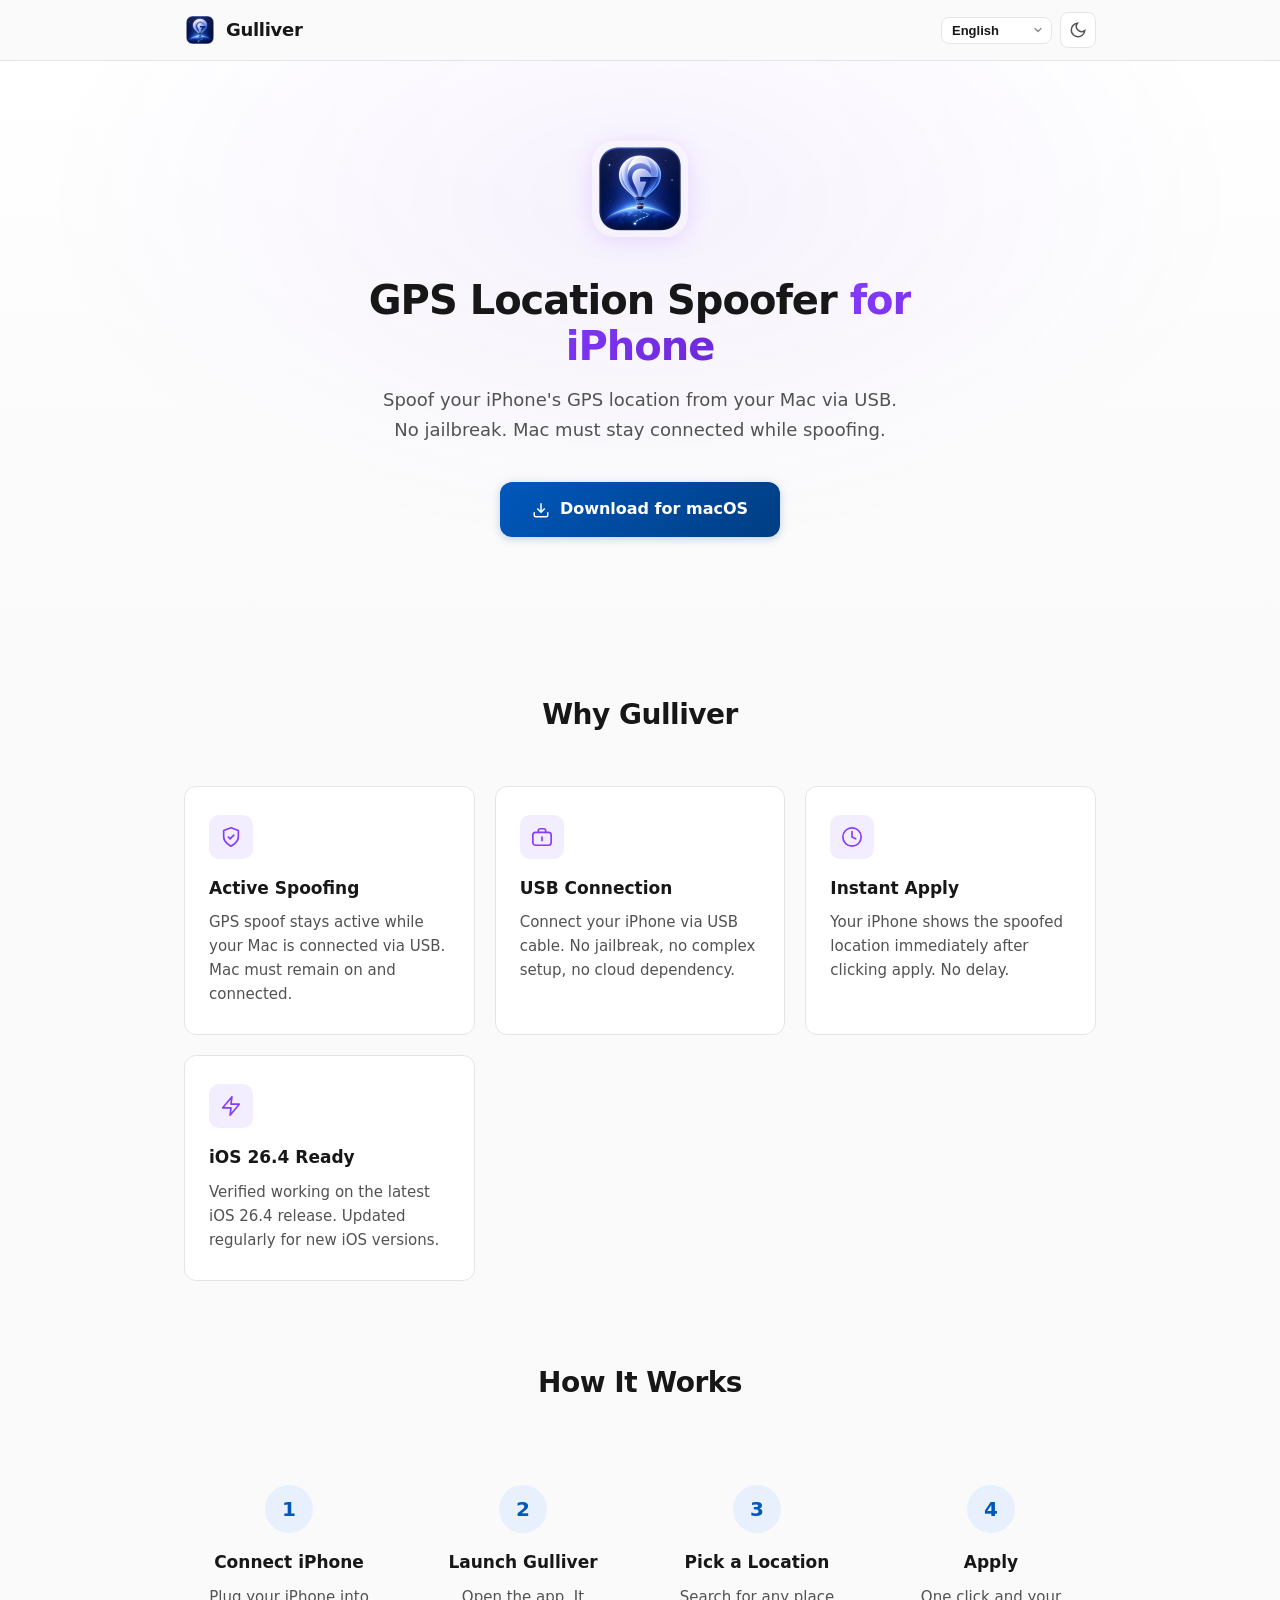
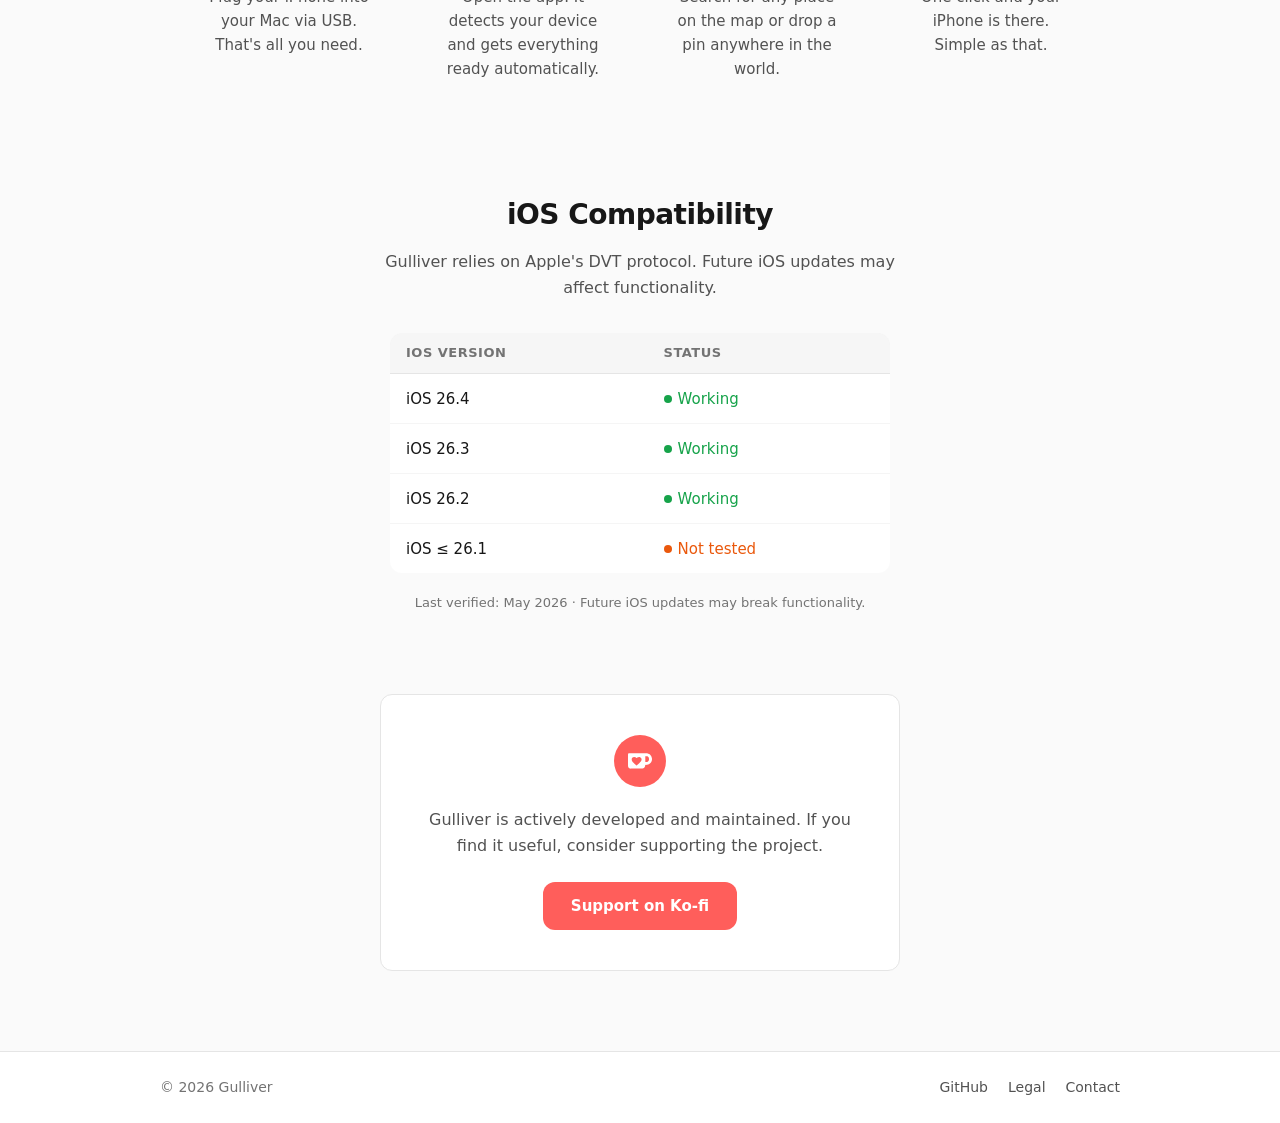
==== commit 4631ff4b: "fix: remove false GPS persistence claims, require USB connection - Fixed Turkish feat_1_desc that fa" ====
--- a/index.html
+++ b/index.html
@@ -4,7 +4,7 @@
   <meta charset="utf-8" />
   <meta name="viewport" content="width=device-width, initial-scale=1" />
   <title>Gulliver — GPS Location Spoofer for iPhone</title>
-  <meta name="description" content="Spoof your iPhone GPS location from your Mac via USB. No jailbreak required." />
+  <meta name="description" content="Spoof your iPhone GPS location from your Mac via USB. Mac must stay connected. No jailbreak required." />
   <link rel="icon" type="image/png" sizes="32x32" href="img/favicon-32.png" />
   <link rel="icon" type="image/png" sizes="48x48" href="img/favicon-48.png" />
   <link rel="stylesheet" href="styles.css?v=2" />
@@ -71,7 +71,6 @@
           </span>
         </a>
       </div>
-      <p class="hero-version" id="hero-version"></p>
     </div>
   </section>
 
@@ -87,8 +86,8 @@
             <path d="M9 12l2 2 4-4"/>
           </svg>
         </div>
-        <h3 data-i18n="feat_1_title">Set &amp; Forget</h3>
-        <p data-i18n="feat_1_desc">GPS spoof persists through USB disconnects. No need to keep your Mac connected after applying.</p>
+        <h3 data-i18n="feat_1_title">Active Spoofing</h3>
+        <p data-i18n="feat_1_desc">GPS spoof stays active while your Mac is connected via USB. Mac must remain on and connected.</p>
       </article>
 
       <article class="feature-card">
@@ -152,8 +151,8 @@
 
       <div class="step">
         <div class="step-num">4</div>
-        <h3 data-i18n="step_4_title">Apply &amp; Done</h3>
-        <p data-i18n="step_4_desc">Click apply. The spoof persists until you reset your iPhone radios or reboot.</p>
+        <h3 data-i18n="step_4_title">Apply &amp; Stay Connected</h3>
+        <p data-i18n="step_4_desc">Click apply. The spoof stays active as long as your Mac remains connected via USB.</p>
       </div>
 
     </div>
@@ -200,7 +199,7 @@
     <nav>
       <a href="https://github.com/Yoddikko/Gulliver" target="_blank" rel="noopener" data-i18n="footer_github">GitHub</a>
       <a href="legali.html" data-i18n="footer_legal">Legal</a>
-      <a href="mailto:hello@gulliver.app" data-i18n="footer_contact">Contact</a>
+      <a href="mailto:info@gulliverapp.top" data-i18n="footer_contact">Contact</a>
     </nav>
   </div>
 </footer>
@@ -213,11 +212,11 @@
 const I18N = {
   en: {
     hero_title: 'GPS Location Spoofer <span class="hero-highlight">for iPhone</span>',
-    hero_desc: 'Spoof your iPhone\'s GPS location from your Mac via USB.<br />No jailbreak. No cloud. Just works.',
+    hero_desc: 'Spoof your iPhone\'s GPS location from your Mac via USB.<br />No jailbreak. Mac must stay connected while spoofing.',
     download_macos: 'Download for macOS',
     features_title: 'Why Gulliver',
-    feat_1_title: 'Set & Forget',
-    feat_1_desc: 'GPS spoof persists through USB disconnects. No need to keep your Mac connected after applying.',
+    feat_1_title: 'Active Spoofing',
+    feat_1_desc: 'GPS spoof stays active while your Mac is connected via USB. Mac must remain on and connected.',
     feat_2_title: 'USB Connection',
     feat_2_desc: 'Connect your iPhone via USB cable. No jailbreak, no complex setup, no cloud dependency.',
     feat_3_title: 'Instant Apply',
@@ -248,11 +247,11 @@
   },
   it: {
     hero_title: 'GPS Location Spoofer <span class="hero-highlight">per iPhone</span>',
-    hero_desc: 'Simula la posizione GPS del tuo iPhone dal Mac via USB.<br />Nessun jailbreak. Nessun cloud. Funziona e basta.',
+    hero_desc: 'Simula la posizione GPS del tuo iPhone dal Mac via USB.<br />Nessun jailbreak. Il Mac deve restare connesso durante lo spoofing.',
     download_macos: 'Scarica per macOS',
     features_title: 'Perché Gulliver',
-    feat_1_title: 'Set & Forget',
-    feat_1_desc: 'Lo spoof persiste anche dopo aver scollegato USB. Non serve tenere il Mac connesso.',
+    feat_1_title: 'Spoofing Attivo',
+    feat_1_desc: 'Lo spoof resta attivo finché il Mac è connesso via USB. Il Mac deve rimanere acceso e collegato.',
     feat_2_title: 'Connessione USB',
     feat_2_desc: 'Collega il tuo iPhone via cavo USB. Nessun jailbreak, nessuna configurazione complessa.',
     feat_3_title: 'Applicazione Istantanea',
@@ -286,8 +285,8 @@
     hero_desc: 'Suplanta la ubicación GPS de tu iPhone desde tu Mac vía USB.<br />Sin jailbreak. Sin nube. Simplemente funciona.',
     download_macos: 'Descargar para macOS',
     features_title: 'Por qué Gulliver',
-    feat_1_title: 'Set & Forget',
-    feat_1_desc: 'La suplantación GPS persiste incluso al desconectar el USB. No necesitas mantener tu Mac conectado tras aplicar.',
+    feat_1_title: 'Suplantación Activa',
+    feat_1_desc: 'La suplantación GPS se mantiene activa mientras tu Mac esté conectado por USB. El Mac debe permanecer encendido y conectado.',
     feat_2_title: 'Conexión USB',
     feat_2_desc: 'Conecta tu iPhone mediante cable USB. Sin jailbreak, sin configuración compleja, sin dependencia en la nube.',
     feat_3_title: 'Aplicación Instantánea',
@@ -321,8 +320,8 @@
     hero_desc: 'Simulez la position GPS de votre iPhone depuis votre Mac via USB.<br />Sans jailbreak. Sans cloud. Ça marche.',
     download_macos: 'Télécharger pour macOS',
     features_title: 'Pourquoi Gulliver',
-    feat_1_title: 'Set & Forget',
-    feat_1_desc: 'La simulation GPS persiste même après débranchement USB. Inutile de garder votre Mac connecté après application.',
+    feat_1_title: 'Spoofing Actif',
+    feat_1_desc: 'La simulation GPS reste active tant que votre Mac est connecté via USB. Le Mac doit rester allumé et connecté.',
     feat_2_title: 'Connexion USB',
     feat_2_desc: 'Connectez votre iPhone via câble USB. Sans jailbreak, sans configuration complexe, sans dépendance au cloud.',
     feat_3_title: 'Application Instantanée',
@@ -356,8 +355,8 @@
     hero_desc: 'Spiele den GPS-Standort deines iPhones von deinem Mac via USB vor.<br />Kein Jailbreak. Keine Cloud. Einfach funktioniert’s.',
     download_macos: 'Für macOS herunterladen',
     features_title: 'Warum Gulliver',
-    feat_1_title: 'Set & Forget',
-    feat_1_desc: 'Der GPS-Spoof bleibt bestehen, selbst wenn USB getrennt wird. Kein Grund, deinen Mac nach dem Anwenden verbunden zu lassen.',
+    feat_1_title: 'Aktives Spoofing',
+    feat_1_desc: 'Der GPS-Spoof bleibt aktiv, solange dein Mac per USB verbunden ist. Der Mac muss eingeschaltet und verbunden bleiben.',
     feat_2_title: 'USB-Verbindung',
     feat_2_desc: 'Verbinde dein iPhone via USB-Kabel. Kein Jailbreak, keine komplexe Einrichtung, keine Cloud-Abhängigkeit.',
     feat_3_title: 'Sofort Anwenden',
@@ -391,8 +390,8 @@
     hero_desc: 'Falsifique a localização GPS do seu iPhone pelo Mac via USB.<br />Sem jailbreak. Sem nuvem. Simplesmente funciona.',
     download_macos: 'Baixar para macOS',
     features_title: 'Por que Gulliver',
-    feat_1_title: 'Set & Forget',
-    feat_1_desc: 'A falsificação GPS persiste mesmo após desconectar o USB. Não precisa manter o Mac conectado depois de aplicar.',
+    feat_1_title: 'Falsificação Ativa',
+    feat_1_desc: 'A falsificação GPS permanece ativa enquanto o Mac estiver conectado via USB. O Mac deve permanecer ligado e conectado.',
     feat_2_title: 'Conexão USB',
     feat_2_desc: 'Conecte seu iPhone via cabo USB. Sem jailbreak, sem configuração complexa, sem dependência de nuvem.',
     feat_3_title: 'Aplicação Instantânea',
@@ -426,8 +425,8 @@
     hero_desc: 'Подмените GPS-координаты вашего iPhone с Mac через USB.<br />Без джейлбрейка. Без облака. Просто работает.',
     download_macos: 'Скачать для macOS',
     features_title: 'Почему Gulliver',
-    feat_1_title: 'Set & Forget',
-    feat_1_desc: 'Подмена GPS сохраняется даже после отключения USB. Не нужно держать Mac подключенным после применения.',
+    feat_1_title: 'Активная подмена',
+    feat_1_desc: 'Подмена GPS остается активной, пока Mac подключен через USB. Mac должен оставаться включенным и подключенным.',
     feat_2_title: 'Подключение по USB',
     feat_2_desc: 'Подключите iPhone через USB-кабель. Без джейлбрейка, без сложной настройки, без облачной зависимости.',
     feat_3_title: 'Мгновенное Применение',
@@ -461,8 +460,8 @@
     hero_desc: '通过 USB 从 Mac 模拟您 iPhone 的 GPS 位置。<br />无需越狱。无需云服务。简单有效。',
     download_macos: '下载 macOS 版本',
     features_title: '为什么选择 Gulliver',
-    feat_1_title: 'Set & Forget',
-    feat_1_desc: 'GPS 模拟在 USB 断开后仍然保持。应用后无需保持 Mac 连接。',
+    feat_1_title: '主动模拟',
+    feat_1_desc: 'GPS 模拟在 Mac 通过 USB 连接时保持活跃。Mac 必须保持开机和连接。',
     feat_2_title: 'USB 连接',
     feat_2_desc: '通过 USB 线连接您的 iPhone。无需越狱，无需复杂设置，无需依赖云服务。',
     feat_3_title: '即时应用',
@@ -496,8 +495,8 @@
     hero_desc: 'Mac から USB 経由で iPhone の GPS 位置を偽装します。<br />脱獄不要。クラウド不要。ただ動作します。',
     download_macos: 'macOS 版をダウンロード',
     features_title: 'Gulliver を選ぶ理由',
-    feat_1_title: 'Set & Forget',
-    feat_1_desc: 'GPS 偽装は USB 切断後も持続します。適用後に Mac を接続したままにする必要はありません。',
+    feat_1_title: 'アクティブスプーフィング',
+    feat_1_desc: 'GPS 偽装は Mac が USB で接続されている間アクティブです。Mac は起動したまま接続を維持する必要があります。',
     feat_2_title: 'USB 接続',
     feat_2_desc: 'USB ケーブルで iPhone を接続。脱獄不要、複雑な設定不要、クラウド依存なし。',
     feat_3_title: '即時適用',
@@ -531,8 +530,8 @@
     hero_desc: 'Mac에서 USB를 통해 iPhone의 GPS 위치를 스푸핑합니다.<br />탈옥 불필요. 클라우드 불필요. 그냥 작동합니다.',
     download_macos: 'macOS용 다운로드',
     features_title: 'Gulliver를 선택해야 하는 이유',
-    feat_1_title: 'Set & Forget',
-    feat_1_desc: 'GPS 스푸핑은 USB 연결이 끊겨도 유지됩니다. 적용 후 Mac을 계속 연결해 둘 필요가 없습니다.',
+    feat_1_title: '능동적 스푸핑',
+    feat_1_desc: 'GPS 스푸핑은 Mac이 USB로 연결된 동안 활성 상태를 유지합니다. Mac이 켜져 있고 연결된 상태여야 합니다.',
     feat_2_title: 'USB 연결',
     feat_2_desc: 'USB 케이블로 iPhone을 연결하세요. 탈옥 불필요, 복잡한 설정 불필요, 클라우드 의존성 없습니다.',
     feat_3_title: '즉시 적용',
@@ -566,8 +565,8 @@
     hero_desc: 'قم بتزوير موقع GPS لجهاز iPhone الخاص بك من Mac عبر USB.<br />بدون كسر حماية. بدون سحابة. يعمل فحسب.',
     download_macos: 'تنزيل لإصدار macOS',
     features_title: 'لماذا Gulliver',
-    feat_1_title: 'Set & Forget',
-    feat_1_desc: 'يستمر تزوير GPS حتى عند فصل USB. لا حاجة لإبقاء Mac متصلاً بعد التطبيق.',
+    feat_1_title: 'تزوير نشط',
+    feat_1_desc: 'يظل تزوير GPS نشطًا طالما كان Mac متصلاً عبر USB. يجب أن يظل Mac قيد التشغيل ومتصلاً.',
     feat_2_title: 'اتصال USB',
     feat_2_desc: 'قم بتوصيل iPhone عبر كابل USB. بدون كسر حماية، بدون إعداد معقد، بدون اعتماد على سحابة.',
     feat_3_title: 'تطبيق فوري',
@@ -601,8 +600,8 @@
     hero_desc: 'USB के माध्यम से Mac से अपने iPhone का GPS स्थान स्पूफ करें।<br />कोई जेलब्रेक नहीं। कोई क्लाउड नहीं। बस काम करता है।',
     download_macos: 'macOS के लिए डाउनलोड करें',
     features_title: 'Gulliver क्यों',
-    feat_1_title: 'Set & Forget',
-    feat_1_desc: 'USB डिस्कनेक्ट होने पर भी GPS स्पूफ बना रहता है। लागू करने के बाद Mac को कनेक्टेड रखने की जरूरत नहीं।',
+    feat_1_title: 'सक्रिय स्पूफिंग',
+    feat_1_desc: 'GPS स्पूफ तब तक सक्रिय रहता है जब तक आपका Mac USB से जुड़ा है। Mac को चालू और कनेक्टेड रहना चाहिए।',
     feat_2_title: 'USB कनेक्शन',
     feat_2_desc: 'USB केबल के माध्यम से अपना iPhone कनेक्ट करें। कोई जेलब्रेक नहीं, कोई जटिल सेटअप नहीं, कोई क्लाउड निर्भरता नहीं।',
     feat_3_title: 'तात्काल लागू करें',
@@ -636,8 +635,8 @@
     hero_desc: 'Mac’inizden USB üzerinden iPhone’unuzun GPS konumunu taklit edin.<br />Jailbreak yok. Bulut yok. Sadece çalışır.',
     download_macos: 'macOS için İndir',
     features_title: 'Neden Gulliver',
-    feat_1_title: 'Set & Forget',
-    feat_1_desc: 'GPS taklidi USB bağlantısı kesildiğinde bile devam eder. Uyguladıktan sonra Mac’inizi bağlı tutmanız gerekmez.',
+    feat_1_title: 'Aktif Konum Taklidi',
+    feat_1_desc: 'GPS taklidi, Mac’iniz USB ile bağlı kaldığı sürece aktiftir. Mac’iniz açık ve bağlı kalmalıdır.',
     feat_2_title: 'USB Bağlantısı',
     feat_2_desc: 'iPhone’unuzu USB kablosuyla bağlayın. Jailbreak yok, karmaşık kurulum yok, bulut bağımlılığı yok.',
     feat_3_title: 'Anında Uygula',
@@ -671,8 +670,8 @@
     hero_desc: 'Spoof de GPS-locatie van je iPhone vanaf je Mac via USB.<br />Geen jailbreak. Geen cloud. Het werkt gewoon.',
     download_macos: 'Downloaden voor macOS',
     features_title: 'Waarom Gulliver',
-    feat_1_title: 'Set & Forget',
-    feat_1_desc: 'De GPS-spoof blijft behouden na het loskoppelen van USB. Je hoeft je Mac niet aangesloten te houden na het toepassen.',
+    feat_1_title: 'Actief Spoofen',
+    feat_1_desc: 'De GPS-spoof blijft actief zolang je Mac is verbonden via USB. De Mac moet aan en verbonden blijven.',
     feat_2_title: 'USB-verbinding',
     feat_2_desc: 'Verbind je iPhone via USB-kabel. Geen jailbreak, geen complexe installatie, geen cloud-afhankelijkheid.',
     feat_3_title: 'Direct Toepassen',
@@ -706,8 +705,8 @@
     hero_desc: 'Podmień lokalizację GPS swojego iPhone’a z Maca przez USB.<br />Bez jailbreaka. Bez chmury. Po prostu działa.',
     download_macos: 'Pobierz na macOS',
     features_title: 'Dlaczego Gulliver',
-    feat_1_title: 'Set & Forget',
-    feat_1_desc: 'Podmiana GPS utrzymuje się nawet po odłączeniu USB. Nie musisz trzymać Maca podłączonego po zastosowaniu.',
+    feat_1_title: 'Aktywne Spoofing',
+    feat_1_desc: 'Podmiana GPS pozostaje aktywna, dopóki Mac jest podłączony przez USB. Mac musi pozostać włączony i podłączony.',
     feat_2_title: 'Połączenie USB',
     feat_2_desc: 'Podłącz iPhone’a kablem USB. Bez jailbreaka, bez skomplikowanej konfiguracji, bez zależności od chmury.',
     feat_3_title: 'Natychmiastowe Zastosowanie',
@@ -741,8 +740,8 @@
     hero_desc: 'Spoofa din iPhones GPS-position från din Mac via USB.<br />Ingen jailbreak. Inget moln. Det bara fungerar.',
     download_macos: 'Ladda ner för macOS',
     features_title: 'Varför Gulliver',
-    feat_1_title: 'Set & Forget',
-    feat_1_desc: 'GPS-spoofingen består även efter USB-frånkoppling. Du behöver inte hålla din Mac ansluten efter applicering.',
+    feat_1_title: 'Aktiv Spoofing',
+    feat_1_desc: 'GPS-spoofingen förblir aktiv så länge din Mac är ansluten via USB. Mac måste vara på och ansluten.',
     feat_2_title: 'USB-anslutning',
     feat_2_desc: 'Anslut din iPhone via USB-kabel. Ingen jailbreak, ingen komplicerad installation, inget molnberoende.',
     feat_3_title: 'Omedelbar Applicering',
@@ -776,8 +775,8 @@
     hero_desc: 'ปลอมแปลงตำแหน่ง GPS ของ iPhone จาก Mac ผ่าน USB<br />ไม่ต้องเจลเบรค ไม่ต้องใช้คลาวด์ แค่ใช้งานได้เลย',
     download_macos: 'ดาวน์โหลดสำหรับ macOS',
     features_title: 'ทำไมต้อง Gulliver',
-    feat_1_title: 'Set & Forget',
-    feat_1_desc: 'การปลอมแปลง GPS จะยังคงอยู่แม้ขณะตัดการเชื่อมต่อ USB ไม่จำเป็นต้องเชื่อมต่อ Mac ไว้หลังจากใช้งาน',
+    feat_1_title: 'การปลอมแปลงแบบต่อเนื่อง',
+    feat_1_desc: 'การปลอมแปลง GPS จะยังคงทำงานตราบเท่าที่ Mac ของคุณเชื่อมต่อผ่าน USB Mac ต้องเปิดอยู่และเชื่อมต่ออยู่',
     feat_2_title: 'การเชื่อมต่อ USB',
     feat_2_desc: 'เชื่อมต่อ iPhone ของคุณผ่านสาย USB ไม่ต้องเจลเบรค ไม่ต้องตั้งค่าซับซ้อน ไม่พึ่งพาคลาวด์',
     feat_3_title: 'ใช้งานทันที',
@@ -811,8 +810,8 @@
     hero_desc: 'Giả mạo vị trí GPS của iPhone từ máy Mac qua USB.<br />Không cần jailbreak. Không cần đám mây. Chỉ cần hoạt động.',
     download_macos: 'Tải về cho macOS',
     features_title: 'Tại sao chọn Gulliver',
-    feat_1_title: 'Set & Forget',
-    feat_1_desc: 'Giả mạo GPS vẫn duy trì ngay cả khi ngắt kết nối USB. Không cần giữ Mac kết nối sau khi áp dụng.',
+    feat_1_title: 'Giả mạo Chủ động',
+    feat_1_desc: 'Giả mạo GPS vẫn hoạt động khi Mac được kết nối qua USB. Mac phải được bật và duy trì kết nối.',
     feat_2_title: 'Kết nối USB',
     feat_2_desc: 'Kết nối iPhone của bạn qua cáp USB. Không cần jailbreak, không cần cài đặt phức tạp, không phụ thuộc vào đám mây.',
     feat_3_title: 'Áp dụng Tức thì',
